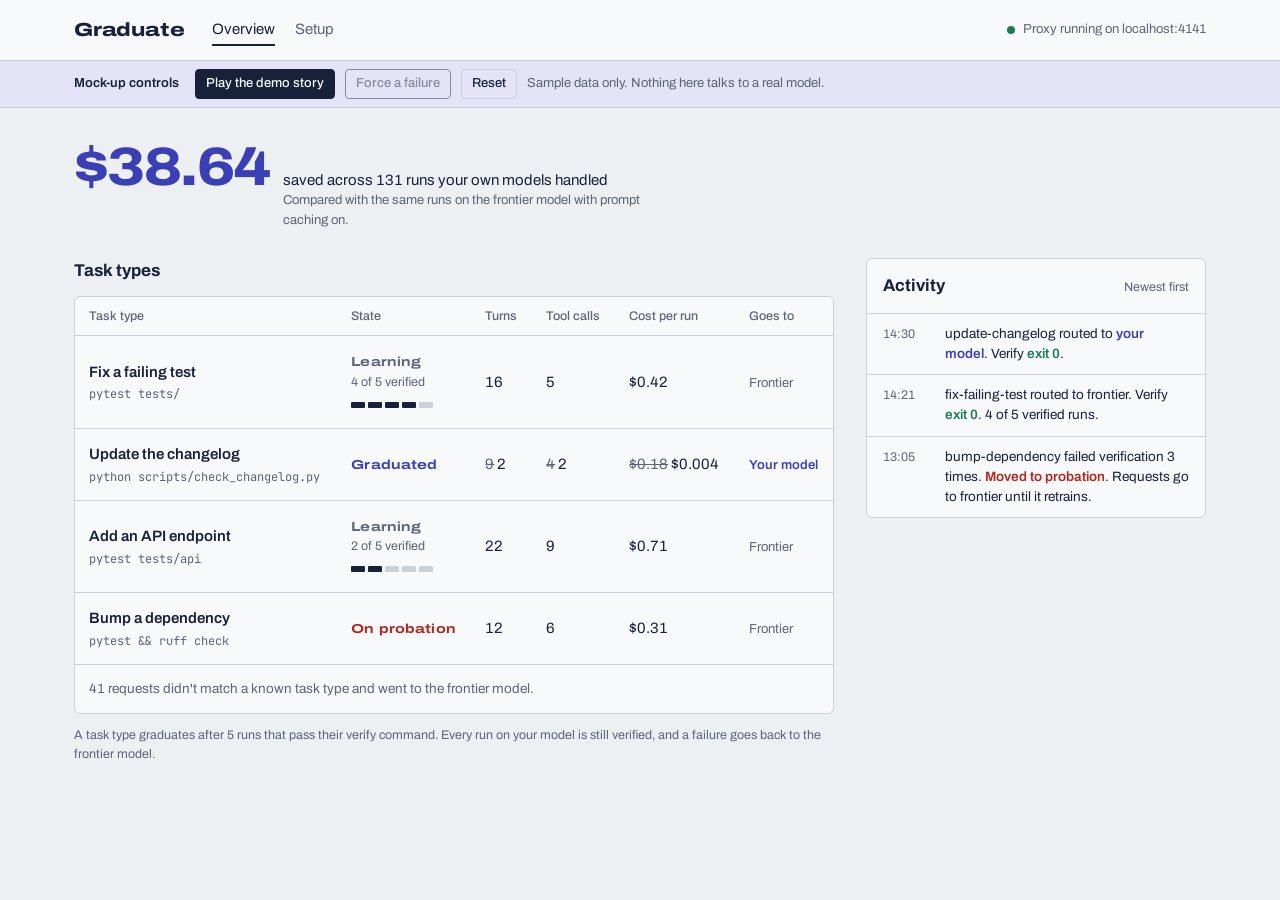
==== mock-up/index.html @ 5eea80f7 "Add project brief, sponsor research, and clickable mock-up Primary-source research on River, Memorab" ====
<!doctype html>
<html lang="en">
<head>
<meta charset="utf-8">
<meta name="viewport" content="width=device-width, initial-scale=1">
<title>Graduate mock-up</title>
<link rel="preconnect" href="https://fonts.googleapis.com">
<link rel="preconnect" href="https://fonts.gstatic.com" crossorigin>
<link href="https://fonts.googleapis.com/css2?family=Archivo:wdth,wght@62..125,400..800&family=JetBrains+Mono:wght@400;500&display=swap" rel="stylesheet">
<style>
:root {
  --paper: #EDF0F3;
  --sheet: #F8F9FB;
  --ink: #17213A;
  --muted: #5B6478;
  --rule: #CBD1DA;
  --owned: #3B3FB6;
  --owned-wash: #E3E4F7;
  --rented: #98A1B0;
  --pass: #1E7A57;
  --fail: #B3261E;
  --warn: #9A5F00;
  --focus: #3B3FB6;
  color-scheme: light;
}
@media (prefers-color-scheme: dark) {
  :root:not([data-theme="light"]) {
    --paper: #10151F; --sheet: #171E2B; --ink: #E6E9EF; --muted: #9AA3B4; --rule: #2A3345;
    --owned: #9A9DFF; --owned-wash: #232852; --rented: #5C6678; --pass: #4CC08E; --fail: #FF7A6E; --warn: #E0A840;
    --focus: #9A9DFF; color-scheme: dark;
  }
}
:root[data-theme="dark"] {
  --paper: #10151F; --sheet: #171E2B; --ink: #E6E9EF; --muted: #9AA3B4; --rule: #2A3345;
  --owned: #9A9DFF; --owned-wash: #232852; --rented: #5C6678; --pass: #4CC08E; --fail: #FF7A6E; --warn: #E0A840;
  --focus: #9A9DFF; color-scheme: dark;
}

* { box-sizing: border-box; }
html { -webkit-text-size-adjust: 100%; }
body {
  margin: 0; background: var(--paper); color: var(--ink);
  font: 400 15px/1.5 "Archivo", system-ui, sans-serif;
  font-variant-numeric: tabular-nums;
}
a { color: inherit; }
button { font: inherit; color: inherit; }
:focus-visible { outline: 2px solid var(--focus); outline-offset: 2px; }
code, pre { font-family: "JetBrains Mono", ui-monospace, monospace; font-size: 13px; }

.wrap { max-width: 1180px; margin: 0 auto; padding: 0 24px; }
@media (max-width: 640px) { .wrap { padding: 0 16px; } }

header.top { border-bottom: 1px solid var(--rule); background: var(--sheet); }
header.top .wrap { display: flex; align-items: center; gap: 28px; min-height: 60px; flex-wrap: wrap; }
.brand { font-weight: 800; font-stretch: 125%; font-size: 19px; letter-spacing: -0.01em; text-decoration: none; }
nav.primary { display: flex; gap: 20px; }
nav.primary a { text-decoration: none; color: var(--muted); padding: 4px 0; border-bottom: 2px solid transparent; }
nav.primary a[aria-current="page"] { color: var(--ink); border-color: var(--ink); }
.proxy { margin-left: auto; color: var(--muted); font-size: 13px; display: flex; align-items: center; gap: 8px; }
.dot { width: 8px; height: 8px; border-radius: 50%; background: var(--pass); display: inline-block; }

.mockbar { background: var(--owned-wash); border-bottom: 1px solid var(--rule); font-size: 13px; }
.mockbar .wrap { display: flex; gap: 10px; align-items: center; flex-wrap: wrap; padding-top: 8px; padding-bottom: 8px; }
.mockbar strong { font-weight: 600; margin-right: 6px; }
.btn {
  border: 1px solid var(--ink); background: transparent; padding: 7px 14px; border-radius: 4px; cursor: pointer;
  font-weight: 500;
}
.btn.primary { background: var(--ink); color: var(--sheet); }
.btn.owned { background: var(--owned); border-color: var(--owned); color: #fff; }
.btn.quiet { border-color: var(--rule); }
.btn:disabled { opacity: .45; cursor: not-allowed; }
.btn.sm { padding: 4px 10px; font-size: 13px; }

main { padding: 32px 0 64px; }
h1 { font-size: 30px; line-height: 1.15; font-weight: 700; margin: 0 0 6px; letter-spacing: -0.015em; }
h2 { font-size: 17px; font-weight: 700; margin: 0 0 12px; }
.lede { color: var(--muted); margin: 0; max-width: 64ch; }

.savings { display: flex; align-items: baseline; gap: 14px; flex-wrap: wrap; margin-bottom: 28px; }
.savings .amount { font-size: 54px; font-weight: 800; font-stretch: 112%; letter-spacing: -0.03em; line-height: 1; color: var(--owned); }
.savings .what { max-width: 40ch; }
.savings .what small { display: block; color: var(--muted); font-size: 13px; }

.cols { display: grid; grid-template-columns: minmax(0, 1fr) 340px; gap: 32px; align-items: start; }
@media (max-width: 960px) { .cols { grid-template-columns: minmax(0, 1fr); } }

.sheet { background: var(--sheet); border: 1px solid var(--rule); border-radius: 6px; }

.roster { width: 100%; border-collapse: collapse; }
.roster th { text-align: left; font-weight: 500; font-size: 12.5px; color: var(--muted); padding: 10px 14px; border-bottom: 1px solid var(--rule); }
.roster td { padding: 14px; border-bottom: 1px solid var(--rule); vertical-align: middle; }
.roster tr:last-child td { border-bottom: 0; }
.roster tbody tr { cursor: pointer; }
.roster tbody tr:hover td { background: color-mix(in srgb, var(--owned-wash) 45%, transparent); }
.roster .name a { font-weight: 600; text-decoration: none; }
.roster .name code { display: block; color: var(--muted); font-size: 12px; margin-top: 2px; }
.roster .num { white-space: nowrap; }
.roster .num s { color: var(--muted); text-decoration-thickness: 1px; }
.roster .route { font-size: 13px; color: var(--muted); white-space: nowrap; }
.roster .route.owned { color: var(--owned); font-weight: 600; }
.unclassified td { color: var(--muted); font-size: 13.5px; cursor: default; }
@media (max-width: 720px) {
  .roster thead { display: none; }
  .roster, .roster tbody, .roster tr, .roster td { display: block; width: 100%; }
  .roster td { border: 0; padding: 4px 14px; }
  .roster tr { border-bottom: 1px solid var(--rule); padding: 10px 0; }
  .roster td[data-label]::before { content: attr(data-label) ": "; color: var(--muted); font-size: 12.5px; }
}

.state { font-stretch: 125%; font-weight: 700; font-size: 13px; letter-spacing: 0.01em; }
.state.LEARNING { color: var(--muted); }
.state.READY { color: var(--warn); }
.state.TRAINING { color: var(--owned); }
.state.GRADUATED { color: var(--owned); }
.state.PROBATION { color: var(--fail); }
.pips { display: inline-flex; gap: 3px; margin-top: 5px; }
.pips i { width: 14px; height: 6px; border-radius: 1px; background: var(--rule); }
.pips i.on { background: var(--ink); }
.trainbar { height: 6px; width: 90px; background: var(--rule); border-radius: 1px; margin-top: 6px; overflow: hidden; }
.trainbar b { display: block; height: 100%; background: var(--owned); width: 0; transition: width .4s linear; }

.log { max-height: 560px; overflow: auto; }
.log ol { list-style: none; margin: 0; padding: 0; }
.log li { padding: 10px 16px; border-bottom: 1px solid var(--rule); font-size: 13.5px; display: grid; grid-template-columns: 52px 1fr; gap: 10px; }
.log li:last-child { border-bottom: 0; }
.log time { color: var(--muted); font-size: 12.5px; padding-top: 1px; }
.log .pass { color: var(--pass); font-weight: 600; }
.log .fail { color: var(--fail); font-weight: 600; }
.log .owned { color: var(--owned); font-weight: 600; }
.log .fresh { animation: fresh 1.6s ease-out; }
@keyframes fresh { from { background: var(--owned-wash); } to { background: transparent; } }
.log header { padding: 14px 16px; border-bottom: 1px solid var(--rule); display: flex; justify-content: space-between; align-items: baseline; }
.log header h2 { margin: 0; }
.log header span { color: var(--muted); font-size: 12.5px; }

.banner { display: flex; gap: 16px; align-items: center; justify-content: space-between; flex-wrap: wrap; padding: 14px 18px; margin-bottom: 20px; border: 1px solid var(--warn); border-left-width: 4px; border-radius: 6px; background: var(--sheet); }
.banner p { margin: 0; }

.detail-head { display: flex; gap: 24px; align-items: flex-start; justify-content: space-between; flex-wrap: wrap; margin-bottom: 24px; position: relative; }
.back { display: inline-block; margin-bottom: 14px; color: var(--muted); text-decoration: none; font-size: 14px; }
.back:hover { color: var(--ink); }

.stamp {
  display: inline-block; border: 3px double var(--owned); color: var(--owned); border-radius: 6px;
  padding: 6px 16px 4px; font-weight: 800; font-stretch: 125%; font-size: 26px; letter-spacing: 0.02em;
  transform: rotate(-6deg); opacity: .92; line-height: 1.1; text-align: center;
}
.stamp small { display: block; font-size: 11px; font-weight: 600; letter-spacing: 0.04em; font-stretch: 100%; }
.stamp.probation { border-color: var(--fail); color: var(--fail); }
.stamp.land { animation: land .5s cubic-bezier(.2, 1.6, .4, 1) both; }
@keyframes land { from { transform: rotate(-14deg) scale(1.9); opacity: 0; } to { transform: rotate(-6deg) scale(1); opacity: .92; } }

.lifecycle { display: grid; grid-template-columns: repeat(5, 1fr); margin: 0 0 28px; padding: 0; list-style: none; counter-reset: step; }
.lifecycle li { padding: 12px 12px 10px; border-top: 4px solid var(--rule); font-size: 13px; color: var(--muted); }
.lifecycle li b { display: block; font-stretch: 125%; font-size: 13px; color: var(--muted); }
.lifecycle li.done { border-color: var(--ink); }
.lifecycle li.done b { color: var(--ink); }
.lifecycle li.now { border-color: var(--owned); }
.lifecycle li.now b { color: var(--owned); }
.lifecycle li.now.PROBATION { border-color: var(--fail); }
.lifecycle li.now.PROBATION b { color: var(--fail); }
@media (max-width: 720px) { .lifecycle { grid-template-columns: 1fr; } }

.grid2 { display: grid; grid-template-columns: minmax(0, 1fr) minmax(0, 1fr); gap: 24px; margin-bottom: 24px; }
@media (max-width: 860px) { .grid2 { grid-template-columns: minmax(0, 1fr); } }
.pad { padding: 18px 20px; }

.compare { display: grid; gap: 16px; }
.metric .label { display: flex; justify-content: space-between; font-size: 13.5px; margin-bottom: 6px; }
.metric .label span:last-child { color: var(--muted); }
.bar { display: grid; grid-template-columns: 78px 1fr 64px; align-items: center; gap: 10px; font-size: 12.5px; margin-top: 4px; }
.bar .track { height: 12px; background: color-mix(in srgb, var(--rule) 50%, transparent); border-radius: 2px; overflow: hidden; }
.bar .fill { height: 100%; border-radius: 2px; }
.bar.rented .fill { background: var(--rented); }
.bar.owned .fill { background: var(--owned); }
.bar .v { text-align: right; }
.note { color: var(--muted); font-size: 12.5px; margin: 12px 0 0; }

dl.facts { display: grid; grid-template-columns: auto 1fr; gap: 8px 18px; margin: 0; font-size: 14px; }
dl.facts dt { color: var(--muted); }
dl.facts dd { margin: 0; }
.actions { display: flex; gap: 10px; flex-wrap: wrap; margin-top: 18px; }

table.runs { width: 100%; border-collapse: collapse; font-size: 13.5px; }
table.runs th { text-align: left; font-weight: 500; color: var(--muted); font-size: 12.5px; padding: 9px 12px; border-bottom: 1px solid var(--rule); }
table.runs td { padding: 9px 12px; border-bottom: 1px solid var(--rule); }
table.runs tr:last-child td { border-bottom: 0; }
.exit0 { color: var(--pass); font-weight: 600; }
.exit1 { color: var(--fail); font-weight: 600; }
.tbl-scroll { overflow-x: auto; }

.consent { max-width: 780px; }
.consent h1 { margin-bottom: 10px; }
.consent section { margin-top: 22px; }
.consent ul { margin: 0; padding-left: 18px; }
.consent li { margin: 3px 0; }
pre.sample { background: var(--paper); border: 1px solid var(--rule); border-radius: 4px; padding: 14px; overflow: auto; line-height: 1.45; margin: 0; }

.setup { max-width: 820px; }
.tabs { display: flex; gap: 4px; border-bottom: 1px solid var(--rule); margin: 22px 0 0; flex-wrap: wrap; }
.tabs button { background: none; border: 0; border-bottom: 2px solid transparent; padding: 8px 12px; cursor: pointer; color: var(--muted); }
.tabs button[aria-selected="true"] { color: var(--ink); border-color: var(--ink); font-weight: 600; }
.tabpanel { padding: 18px 0; }
pre.cmd { background: var(--ink); color: var(--sheet); padding: 14px 16px; border-radius: 4px; overflow: auto; margin: 8px 0; }
.check { display: flex; gap: 10px; align-items: baseline; margin: 8px 0; }
.check .ok { color: var(--pass); font-weight: 700; }
.check .no { color: var(--muted); font-weight: 700; }

.toast { position: fixed; bottom: 20px; left: 50%; transform: translateX(-50%); background: var(--ink); color: var(--sheet); padding: 10px 18px; border-radius: 4px; font-size: 14px; opacity: 0; pointer-events: none; transition: opacity .2s; }
.toast.show { opacity: 1; }

@media (prefers-reduced-motion: reduce) {
  .stamp.land, .log .fresh { animation: none; }
  .trainbar b { transition: none; }
}
</style>
</head>
<body>
<header class="top">
  <div class="wrap">
    <a class="brand" href="#/">Graduate</a>
    <nav class="primary" aria-label="Main">
      <a href="#/" data-nav="overview">Overview</a>
      <a href="#/setup" data-nav="setup">Setup</a>
    </nav>
    <div class="proxy"><span class="dot" aria-hidden="true"></span>Proxy running on localhost:4141</div>
  </div>
</header>

<div class="mockbar" role="region" aria-label="Mock-up controls">
  <div class="wrap">
    <strong>Mock-up controls</strong>
    <button class="btn sm primary" id="play">Play the demo story</button>
    <button class="btn sm" id="fail" disabled>Force a failure</button>
    <button class="btn sm quiet" id="reset">Reset</button>
    <span id="storyhint" style="color:var(--muted)">Sample data only. Nothing here talks to a real model.</span>
  </div>
</div>

<main><div class="wrap" id="app"></div></main>
<div class="toast" id="toast" role="status" aria-live="polite"></div>

<script>
const N = 5;
const STATES = ["LEARNING", "READY", "TRAINING", "GRADUATED", "PROBATION"];
const STATE_TEXT = { LEARNING: "Learning", READY: "Ready to train", TRAINING: "Training", GRADUATED: "Graduated", PROBATION: "On probation" };
const FAIL_LIMIT = 3;

function seed() {
  return {
    savedUsd: 38.64, routedRuns: 131, unclassified: 41,
    awaitingConsent: false, story: 0,
    tasks: {
      "fix-failing-test": {
        title: "Fix a failing test", state: "LEARNING", verified: 4, failed: 1, consent: false,
        verify: "pytest tests/", trainPct: 0,
        baseline: { turns: 16, tools: 5, cost: 0.42, secs: 94 }, current: null,
        model: null, trainedOn: 0, sinceGrad: 0, failsSinceGrad: 0,
        runs: [
          { t: "14:21", req: "Fix failing test in module_4", to: "frontier", turns: 15, tools: 5, cost: 0.40, exit: 0 },
          { t: "14:09", req: "Fix failing test in module_3", to: "frontier", turns: 17, tools: 6, cost: 0.45, exit: 0 },
          { t: "13:58", req: "Fix failing test in module_7", to: "frontier", turns: 19, tools: 7, cost: 0.51, exit: 1 },
          { t: "13:40", req: "Fix failing test in module_2", to: "frontier", turns: 16, tools: 5, cost: 0.42, exit: 0 },
          { t: "13:22", req: "Fix failing test in module_1", to: "frontier", turns: 16, tools: 4, cost: 0.41, exit: 0 },
        ],
      },
      "update-changelog": {
        title: "Update the changelog", state: "GRADUATED", verified: 6, failed: 0, consent: true,
        verify: "python scripts/check_changelog.py", trainPct: 100,
        baseline: { turns: 9, tools: 4, cost: 0.18, secs: 41 }, current: { turns: 2, tools: 2, cost: 0.004, secs: 6 },
        model: "river://run-4c1e/sampler_weights/update-changelog-v1", trainedOn: 6, sinceGrad: 23, failsSinceGrad: 0, graduatedAt: "Sat 21:40",
        runs: [
          { t: "14:30", req: "Add 0.4.2 entry", to: "owned", turns: 2, tools: 2, cost: 0.004, exit: 0 },
          { t: "14:02", req: "Add 0.4.1 entry", to: "owned", turns: 2, tools: 2, cost: 0.005, exit: 0 },
          { t: "13:11", req: "Add 0.4.0 entry", to: "owned", turns: 3, tools: 2, cost: 0.006, exit: 0 },
        ],
      },
      "add-endpoint": {
        title: "Add an API endpoint", state: "LEARNING", verified: 2, failed: 0, consent: false,
        verify: "pytest tests/api", trainPct: 0,
        baseline: { turns: 22, tools: 9, cost: 0.71, secs: 160 }, current: null,
        model: null, trainedOn: 0, sinceGrad: 0, failsSinceGrad: 0,
        runs: [
          { t: "12:50", req: "Add GET /users/:id", to: "frontier", turns: 21, tools: 9, cost: 0.69, exit: 0 },
          { t: "11:32", req: "Add POST /orders", to: "frontier", turns: 23, tools: 10, cost: 0.74, exit: 0 },
        ],
      },
      "bump-dependency": {
        title: "Bump a dependency", state: "PROBATION", verified: 7, failed: 3, consent: true,
        verify: "pytest && ruff check", trainPct: 100,
        baseline: { turns: 12, tools: 6, cost: 0.31, secs: 70 }, current: { turns: 4, tools: 3, cost: 0.012, secs: 11 },
        model: "river://run-9a07/sampler_weights/bump-dependency-v1", trainedOn: 7, sinceGrad: 9, failsSinceGrad: 3, graduatedAt: "Sat 22:15",
        runs: [
          { t: "13:05", req: "Bump httpx to 0.29", to: "owned → frontier", turns: 4, tools: 3, cost: 0.29, exit: 1 },
          { t: "12:40", req: "Bump pydantic to 2.12", to: "owned → frontier", turns: 5, tools: 3, cost: 0.33, exit: 1 },
          { t: "12:12", req: "Bump ruff to 0.8", to: "owned → frontier", turns: 4, tools: 3, cost: 0.27, exit: 1 },
        ],
      },
    },
    events: [
      { t: "14:30", html: `update-changelog routed to <span class="owned">your model</span>. Verify <span class="pass">exit 0</span>.` },
      { t: "14:21", html: `fix-failing-test routed to frontier. Verify <span class="pass">exit 0</span>. 4 of ${N} verified runs.` },
      { t: "13:05", html: `bump-dependency failed verification 3 times. <span class="fail">Moved to probation</span>. Requests go to frontier until it retrains.` },
    ],
  };
}

let S = seed();
let timers = [];
let justGraduated = null;

const $ = (s, r = document) => r.querySelector(s);
const esc = (s) => String(s).replace(/[&<>"]/g, (c) => ({ "&": "&amp;", "<": "&lt;", ">": "&gt;", '"': "&quot;" }[c]));
const money = (v) => "$" + (v < 0.1 ? v.toFixed(3) : v.toFixed(2));
const now = () => { const d = new Date(); return String(d.getHours()).padStart(2, "0") + ":" + String(d.getMinutes()).padStart(2, "0"); };

function log(html) { S.events.unshift({ t: now(), html, fresh: true }); }
function toast(msg) { const el = $("#toast"); el.textContent = msg; el.classList.add("show"); clearTimeout(toast.h); toast.h = setTimeout(() => el.classList.remove("show"), 2400); }

function stateCell(k, t) {
  let extra = "";
  if (t.state === "LEARNING" || t.state === "READY") {
    extra = `<div class="pips" aria-label="${Math.min(t.verified, N)} of ${N} verified runs">${Array.from({ length: N }, (_, i) => `<i class="${i < t.verified ? "on" : ""}"></i>`).join("")}</div>`;
  } else if (t.state === "TRAINING") {
    extra = `<div class="trainbar" role="progressbar" aria-valuenow="${t.trainPct}" aria-valuemin="0" aria-valuemax="100"><b style="width:${t.trainPct}%"></b></div>`;
  }
  const sub = t.state === "LEARNING" ? `<div style="font-size:12.5px;color:var(--muted)">${t.verified} of ${N} verified</div>` : "";
  return `<span class="state ${t.state}">${STATE_TEXT[t.state]}</span>${sub}${extra}`;
}

function viewOverview() {
  const tasks = Object.entries(S.tasks);
  const ready = tasks.find(([, t]) => t.state === "READY" && !t.consent);
  const rows = tasks.map(([k, t]) => {
    const cur = t.state === "GRADUATED" && t.current;
    const num = (a, b, f = (x) => x) => cur ? `<s>${f(a)}</s> ${f(b)}` : f(a);
    const route = t.state === "GRADUATED" ? `<span class="route owned">Your model</span>` : `<span class="route">Frontier</span>`;
    return `<tr data-go="#/task/${k}">
      <td class="name"><a href="#/task/${k}">${esc(t.title)}</a><code>${esc(t.verify)}</code></td>
      <td data-label="State">${stateCell(k, t)}</td>
      <td class="num" data-label="Turns">${num(t.baseline.turns, t.current?.turns)}</td>
      <td class="num" data-label="Tool calls">${num(t.baseline.tools, t.current?.tools)}</td>
      <td class="num" data-label="Cost per run">${num(t.baseline.cost, t.current?.cost, money)}</td>
      <td data-label="Goes to">${route}</td>
    </tr>`;
  }).join("");
  return `
    <div class="savings">
      <span class="amount">${money(S.savedUsd)}</span>
      <span class="what">saved across ${S.routedRuns} runs your own models handled
        <small>Compared with the same runs on the frontier model with prompt caching on.</small></span>
    </div>
    ${ready ? `<div class="banner"><p><strong>${esc(ready[1].title)}</strong> has ${N} verified runs and can graduate. Nothing is sent for training until you approve it.</p>
      <a class="btn owned" href="#/consent/${ready[0]}">Review training data</a></div>` : ""}
    <div class="cols">
      <section aria-labelledby="roster-h">
        <h2 id="roster-h">Task types</h2>
        <div class="sheet">
          <table class="roster">
            <thead><tr><th>Task type</th><th>State</th><th>Turns</th><th>Tool calls</th><th>Cost per run</th><th>Goes to</th></tr></thead>
            <tbody>${rows}
              <tr class="unclassified"><td colspan="6">${S.unclassified} requests didn't match a known task type and went to the frontier model.</td></tr>
            </tbody>
          </table>
        </div>
        <p class="note">A task type graduates after ${N} runs that pass their verify command. Every run on your model is still verified, and a failure goes back to the frontier model.</p>
      </section>
      <aside class="sheet log" aria-labelledby="log-h">
        <header><h2 id="log-h">Activity</h2><span>Newest first</span></header>
        <ol>${S.events.map((e) => `<li class="${e.fresh ? "fresh" : ""}"><time>${e.t}</time><span>${e.html}</span></li>`).join("")}</ol>
      </aside>
    </div>`;
}

function viewTask(k) {
  const t = S.tasks[k];
  if (!t) return `<a class="back" href="#/">Back to overview</a><h1>No task type called “${esc(k)}”</h1><p class="lede">Pick one from the overview.</p>`;
  const idx = STATES.indexOf(t.state);
  const flow = ["LEARNING", "READY", "TRAINING", "GRADUATED", "PROBATION"];
  const life = flow.map((s, i) => {
    const onPath = t.state === "PROBATION" ? i <= 4 : i <= idx;
    const cls = s === t.state ? `now ${s}` : (onPath && i < (t.state === "PROBATION" ? 4 : idx) ? "done" : "");
    const hint = { LEARNING: `Under ${N} verified runs`, READY: `${N} verified runs, waiting for approval`, TRAINING: "Training on River from this machine", GRADUATED: "Routed to your model, verified every run", PROBATION: "Failed too often, back on frontier" }[s];
    return `<li class="${cls}"><b>${STATE_TEXT[s]}</b>${hint}</li>`;
  }).join("");
  const stamp = t.state === "GRADUATED"
    ? `<div class="stamp ${justGraduated === k ? "land" : ""}">Graduated<small>${esc(t.graduatedAt || now())} · ${t.trainedOn} runs</small></div>`
    : t.state === "PROBATION" ? `<div class="stamp probation">Probation<small>${t.failsSinceGrad} failed checks</small></div>` : "";
  if (justGraduated === k) justGraduated = null;

  const b = t.baseline, c = t.current;
  const bar = (label, unit, bv, cv, fmt = (x) => x) => {
    const max = Math.max(bv, cv ?? 0) || 1;
    return `<div class="metric"><div class="label"><span>${label}</span><span>${cv != null ? Math.round((1 - cv / bv) * 100) + "% less" : "Not graduated yet"}</span></div>
      <div class="bar rented"><span>Frontier</span><span class="track"><span class="fill" style="width:${(bv / max) * 100}%;display:block"></span></span><span class="v">${fmt(bv)}${unit}</span></div>
      ${cv != null ? `<div class="bar owned"><span>Your model</span><span class="track"><span class="fill" style="width:${Math.max((cv / max) * 100, 1.5)}%;display:block"></span></span><span class="v">${fmt(cv)}${unit}</span></div>` : ""}
    </div>`;
  };
  const actions = [];
  if (t.state === "READY" && !t.consent) actions.push(`<a class="btn owned" href="#/consent/${k}">Review training data</a>`);
  if (t.state === "GRADUATED") actions.push(`<button class="btn" data-act="demote" data-k="${k}">Send back to frontier</button>`);
  if (t.state === "PROBATION") actions.push(`<a class="btn owned" href="#/consent/${k}">Retrain with the failed runs</a>`);

  return `
    <a class="back" href="#/">Back to overview</a>
    <div class="detail-head">
      <div><h1>${esc(t.title)}</h1><p class="lede">Verified by <code>${esc(t.verify)}</code>. ${t.verified} passing runs, ${t.failed} failing.</p></div>
      ${stamp}
    </div>
    <ol class="lifecycle" aria-label="Lifecycle">${life}</ol>
    <div class="grid2">
      <section class="sheet pad" aria-labelledby="cmp-h">
        <h2 id="cmp-h">Frontier versus your model, per run</h2>
        <div class="compare">
          ${bar("Turns", "", b.turns, c?.turns)}
          ${bar("Tool calls", "", b.tools, c?.tools)}
          ${bar("Cost", "", b.cost, c?.cost, money)}
          ${bar("Time", "s", b.secs, c?.secs)}
        </div>
        <p class="note">Frontier numbers are the average of this task type's verified runs with prompt caching on.</p>
      </section>
      <section class="sheet pad" aria-labelledby="facts-h">
        <h2 id="facts-h">Model</h2>
        <dl class="facts">
          <dt>State</dt><dd><span class="state ${t.state}">${STATE_TEXT[t.state]}</span></dd>
          <dt>Model</dt><dd>${t.model ? `<code>${esc(t.model)}</code>` : "None yet"}</dd>
          <dt>Trained on</dt><dd>${t.trainedOn ? `${t.trainedOn} verified runs` : "Not trained"}</dd>
          <dt>Since graduating</dt><dd>${t.model ? `${t.sinceGrad} passed, ${t.failsSinceGrad} failed (limit ${FAIL_LIMIT})` : "—"}</dd>
          <dt>Training data</dt><dd>${t.consent ? "Approved" : "Not approved"}</dd>
        </dl>
        <div class="actions">${actions.join("")}</div>
      </section>
    </div>
    <section aria-labelledby="runs-h">
      <h2 id="runs-h">Recent runs</h2>
      <div class="sheet tbl-scroll">
        <table class="runs">
          <thead><tr><th>Time</th><th>Request</th><th>Handled by</th><th>Turns</th><th>Tool calls</th><th>Cost</th><th>Verify</th></tr></thead>
          <tbody>${t.runs.map((r) => `<tr><td>${r.t}</td><td>${esc(r.req)}</td><td>${r.to === "owned" ? `<span style="color:var(--owned);font-weight:600">Your model</span>` : r.to === "frontier" ? "Frontier" : "Your model, then frontier"}</td><td>${r.turns}</td><td>${r.tools}</td><td>${money(r.cost)}</td><td class="exit${r.exit ? 1 : 0}">exit ${r.exit}</td></tr>`).join("")}</tbody>
        </table>
      </div>
    </section>`;
}

function viewConsent(k) {
  const t = S.tasks[k];
  if (!t) return viewTask(k);
  const n = t.state === "PROBATION" ? t.verified + t.failed : Math.min(t.verified, 99);
  const sample = {
    messages: [
      { role: "system", content: "You fix failing pytest tests in this repository." },
      { role: "user", content: t.runs[0].req },
      { role: "assistant", content: "<the tool calls and edits from the passing run>" },
    ],
    metadata: { task_type: k, verify_command: t.verify, exit_code: 0, tool_calls: t.runs[0].tools },
  };
  return `
    <div class="consent">
      <a class="back" href="#/task/${k}">Back to ${esc(t.title.toLowerCase())}</a>
      <h1>Send ${n} runs to River to train “${esc(t.title)}”?</h1>
      <p class="lede">Graduate trains a small model on River with these runs, using your River key. The weights are saved to your River account. After that, matching requests go to it, and each one is still checked with <code>${esc(t.verify)}</code>.</p>
      <section><h2>What gets sent</h2>
        <ul>
          <li>${t.verified} passing runs as training examples${t.state === "PROBATION" ? `, plus ${t.failed} failing runs as examples of what not to do` : ""}</li>
          <li>For each run: the request, the tool calls it made, the verify command and its exit code</li>
          <li>Destination: your River account. The trained weights are yours.</li>
        </ul>
      </section>
      <section><h2>What stays on this machine</h2>
        <ul><li>Full transcripts, file contents and command output</li><li>Runs from other task types</li><li>Anything recorded before you turned recording on</li></ul>
      </section>
      <section><h2>One record, exactly as it would be sent</h2>
        <pre class="sample">${esc(JSON.stringify(sample, null, 2))}</pre>
      </section>
      <div class="actions">
        <button class="btn owned" data-act="approve" data-k="${k}">Approve and train</button>
        <a class="btn quiet" href="#/task/${k}">Not now</a>
      </div>
    </div>`;
}

function viewSetup() {
  const tabs = {
    claude: { label: "Claude Code", body: `<p>Claude Code talks the Anthropic Messages API. Point it at the proxy and turn on the headers Graduate uses to count turns:</p><pre class="cmd">export ANTHROPIC_BASE_URL=http://localhost:4141
export ANTHROPIC_AUTH_TOKEN=graduate-local
export CLAUDE_CODE_GATEWAY_HINT_HEADERS=1</pre><p class="note">This is the harness the demo uses.</p>` },
    opencode: { label: "OpenCode", body: `<p>Add a provider in <code>opencode.json</code>:</p><pre class="cmd">"provider": { "graduate": {
  "npm": "@ai-sdk/openai-compatible",
  "options": { "baseURL": "http://localhost:4141/v1" }
} }</pre>` },
    aider: { label: "Aider and scripts", body: `<p>Anything that speaks OpenAI Chat Completions:</p><pre class="cmd">export OPENAI_API_BASE=http://localhost:4141/v1</pre><p class="note">The variable name differs by tool. Aider reads OPENAI_API_BASE, the OpenAI SDK reads OPENAI_BASE_URL.</p>` },
    codex: { label: "Codex", body: `<p>Codex only talks the OpenAI Responses API, which Graduate doesn't serve yet. Codex runs go straight to OpenAI for now.</p>` },
  };
  const sel = viewSetup.sel || "claude";
  return `
    <div class="setup">
      <h1>Point your agent at Graduate</h1>
      <p class="lede">Graduate sits between your agent and the model. You change one setting per tool, and your agent works exactly as before. Graduate watches which runs pass their tests and takes over the task types it has learned.</p>
      <div class="tabs" role="tablist">${Object.entries(tabs).map(([k, v]) => `<button role="tab" aria-selected="${k === sel}" data-tab="${k}">${v.label}</button>`).join("")}</div>
      <div class="tabpanel" role="tabpanel">${tabs[sel].body}</div>
      <h2>Checks</h2>
      <div class="sheet pad">
        <div class="check"><span class="ok">✓</span><span>Proxy running on localhost:4141</span></div>
        <div class="check"><span class="ok">✓</span><span>Memorable recording is on. 18 runs recorded.</span></div>
        <div class="check"><span class="ok">✓</span><span>River key found</span></div>
        <div class="check"><span class="no">–</span><span>Frontier prompt caching: on for Anthropic, automatic for OpenAI</span></div>
        <div class="check"><span class="no">–</span><span>No task type trains until you approve its training data</span></div>
      </div>
    </div>`;
}

function render() {
  const h = location.hash || "#/";
  const [, route, arg] = h.split("/");
  document.querySelectorAll("[data-nav]").forEach((a) => a.removeAttribute("aria-current"));
  let html;
  if (route === "task") html = viewTask(decodeURIComponent(arg || ""));
  else if (route === "consent") html = viewConsent(decodeURIComponent(arg || ""));
  else if (route === "setup") { html = viewSetup(); $('[data-nav="setup"]').setAttribute("aria-current", "page"); }
  else { html = viewOverview(); $('[data-nav="overview"]').setAttribute("aria-current", "page"); }
  $("#app").innerHTML = html;
  S.events.forEach((e) => (e.fresh = false));
  $("#fail").disabled = S.tasks["fix-failing-test"].state !== "GRADUATED";
}

function later(ms, fn) { timers.push(setTimeout(() => { fn(); render(); }, ms)); }

function play() {
  const t = S.tasks["fix-failing-test"];
  if (t.state !== "LEARNING") { toast("Reset first to replay the story."); return; }
  $("#play").disabled = true;
  location.hash = "#/";
  $("#storyhint").textContent = "Watch the fix-failing-test row and the activity log.";
  later(300, () => log(`New request: “Fix failing test in module_5”. Matched <strong>fix-failing-test</strong>. No graduated model yet, so it goes to frontier.`));
  later(2200, () => {
    t.runs.unshift({ t: now(), req: "Fix failing test in module_5", to: "frontier", turns: 16, tools: 5, cost: 0.42, exit: 0 });
    t.verified = 5; t.state = "READY";
    log(`Verify <code>pytest tests/test_module_5.py</code>: <span class="pass">exit 0</span>. fix-failing-test has ${N} of ${N} verified runs.`);
  });
  later(3600, () => {
    S.awaitingConsent = true;
    log(`fix-failing-test is ready to graduate. Waiting for you to approve the training data.`);
    $("#storyhint").textContent = "Your turn: click “Review training data”.";
  });
}

function approve(k) {
  const t = S.tasks[k];
  const retrain = t.state === "PROBATION";
  t.consent = true; t.state = "TRAINING"; t.trainPct = 0; S.awaitingConsent = false;
  log(`Approved. Training started on River with ${retrain ? t.verified + t.failed : t.verified} runs.`);
  toast("Approved. Training started.");
  location.hash = "#/";
  $("#storyhint").textContent = "Training on River. In the real product this takes minutes to hours.";
  for (let i = 1; i <= 10; i++) later(i * 450, () => { t.trainPct = i * 10; });
  later(4900, () => {
    t.state = "GRADUATED"; t.model = `river://run-${Math.random().toString(16).slice(2, 6)}/sampler_weights/${k}-v${retrain ? 2 : 1}`; t.trainedOn = retrain ? t.verified + t.failed : t.verified;
    t.current = t.current || { turns: 3, tools: 3, cost: 0.011, secs: 9 };
    t.graduatedAt = now(); t.sinceGrad = 0; t.failsSinceGrad = 0; justGraduated = k;
    log(`<span class="owned">${k} graduated.</span> Model <code>${t.model}</code>. Matching requests now go to your model.`);
    location.hash = `#/task/${k}`;
  });
  if (k !== "fix-failing-test") return;
  later(8200, () => {
    t.runs.unshift({ t: now(), req: "Fix failing test in module_6", to: "owned", turns: 3, tools: 3, cost: 0.011, exit: 0 });
    t.sinceGrad++; S.routedRuns++; S.savedUsd += 0.42 - 0.011;
    log(`“Fix failing test in module_6” went to <span class="owned">your model</span>. 3 turns instead of 16. Verify <span class="pass">exit 0</span>. Saved $0.41.`);
    $("#storyhint").textContent = "Now try “Force a failure” to see the safety path.";
  });
}

function forceFail() {
  const t = S.tasks["fix-failing-test"];
  if (t.state !== "GRADUATED") return;
  log(`“Fix failing test in module_8” went to <span class="owned">your model</span>. Verify <span class="fail">exit 1</span>.`);
  render();
  later(1400, () => {
    t.failsSinceGrad++; t.failed++;
    t.runs.unshift({ t: now(), req: "Fix failing test in module_8", to: "owned → frontier", turns: 3 + 16, tools: 8, cost: 0.011 + 0.42, exit: 0 });
    log(`Retried on frontier: verify <span class="pass">exit 0</span>. You got a passing result. The failed attempt is saved as a negative example (${t.failsSinceGrad} of ${FAIL_LIMIT} before probation).`);
    if (t.failsSinceGrad >= FAIL_LIMIT) {
      t.state = "PROBATION";
      log(`<span class="fail">fix-failing-test moved to probation.</span> Requests go to frontier until it retrains.`);
    }
  });
}

function demote(k) {
  const t = S.tasks[k];
  t.state = "PROBATION";
  log(`You sent ${k} back to frontier. Its model is kept, but nothing is routed to it.`);
  toast("Sent back to frontier.");
}

function reset() {
  timers.forEach(clearTimeout); timers = [];
  S = seed(); justGraduated = null;
  $("#play").disabled = false;
  $("#storyhint").textContent = "Sample data only. Nothing here talks to a real model.";
  location.hash = "#/"; render();
}

document.addEventListener("click", (e) => {
  const act = e.target.closest("[data-act]");
  if (act) { const k = act.dataset.k; ({ approve, demote })[act.dataset.act](k); render(); return; }
  const tab = e.target.closest("[data-tab]");
  if (tab) { viewSetup.sel = tab.dataset.tab; render(); return; }
  const row = e.target.closest("tr[data-go]");
  if (row && !e.target.closest("a")) location.hash = row.dataset.go;
});
$("#play").addEventListener("click", play);
$("#fail").addEventListener("click", forceFail);
$("#reset").addEventListener("click", reset);
window.addEventListener("hashchange", render);
render();
</script>
</body>
</html>
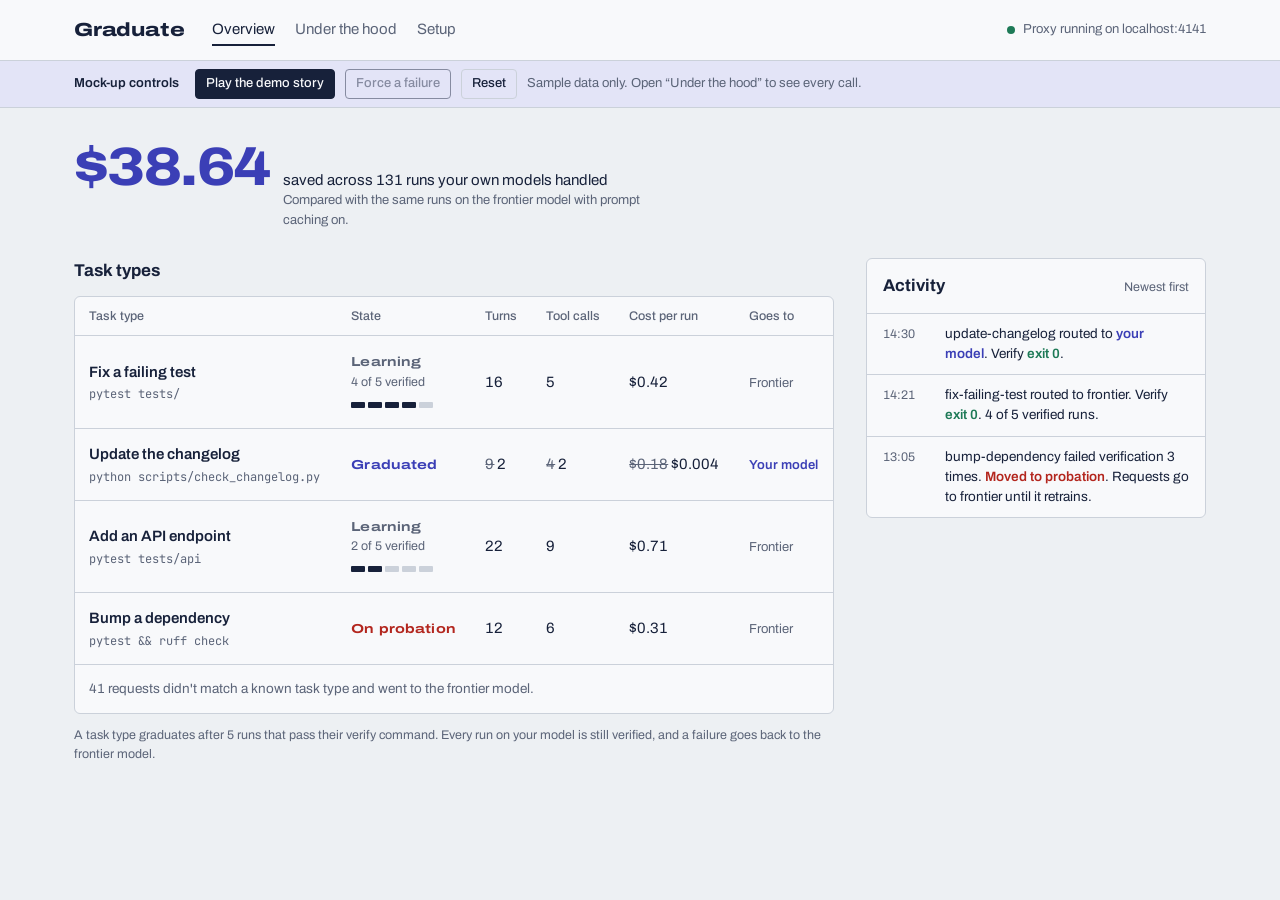
==== commit 6cd9fb26: "Add under-the-hood view to mock-up Architecture diagram that lights up per call, a chronological log" ====
--- a/mock-up/index.html
+++ b/mock-up/index.html
@@ -211,6 +211,59 @@
 .toast { position: fixed; bottom: 20px; left: 50%; transform: translateX(-50%); background: var(--ink); color: var(--sheet); padding: 10px 18px; border-radius: 4px; font-size: 14px; opacity: 0; pointer-events: none; transition: opacity .2s; }
 .toast.show { opacity: 1; }
 
+
+.honest { border-left: 4px solid var(--warn); background: var(--sheet); padding: 12px 16px; border-radius: 4px; margin: 16px 0 20px; max-width: 80ch; }
+figure.arch { margin: 0 0 20px; padding: 16px 16px 12px; overflow-x: auto; }
+figure.arch svg { display: block; width: 100%; min-width: 760px; height: auto; }
+figure.arch figcaption { color: var(--muted); font-size: 13px; margin-top: 10px; }
+.arch .node { cursor: pointer; }
+.arch .node rect { fill: var(--sheet); stroke: var(--rented); stroke-width: 1.5; }
+.arch .node.ext rect { stroke-dasharray: 6 4; fill: var(--paper); }
+.arch .node text { fill: var(--ink); font-size: 13.5px; font-weight: 600; }
+.arch .node text.sub { fill: var(--muted); font-size: 11.5px; font-weight: 400; }
+.arch .node.sel rect { stroke: var(--ink); stroke-width: 2.5; }
+.arch .node.on rect { fill: var(--owned-wash); stroke: var(--owned); stroke-width: 2.5; }
+.arch .node:focus-visible { outline: none; }
+.arch .node:focus-visible rect { stroke: var(--focus); stroke-width: 3; }
+.arch .edge path { fill: none; stroke: var(--rented); stroke-width: 1.5; marker-end: url(#a); }
+.arch .edge text { fill: var(--muted); font-size: 11px; paint-order: stroke; stroke: var(--sheet); stroke-width: 4px; stroke-linejoin: round; }
+.arch .edge.on path { stroke: var(--owned); stroke-width: 3; marker-end: url(#b); }
+.arch .edge.on text { fill: var(--owned); font-weight: 700; }
+.arch marker path.a { fill: var(--rented); }
+.arch marker path.b { fill: var(--owned); }
+.detail { margin-bottom: 28px; }
+.detail-top { display: flex; justify-content: space-between; align-items: baseline; gap: 12px; flex-wrap: wrap; }
+.detail h2 { margin: 0; }
+.detail h3 { font-size: 13.5px; margin: 14px 0 6px; color: var(--muted); font-weight: 600; }
+.detail p { margin: 8px 0 0; max-width: 80ch; }
+.where { font-weight: 400; font-size: 13px; color: var(--muted); margin-left: 8px; }
+.badge { font-size: 12.5px; border: 1px solid var(--warn); color: var(--warn); border-radius: 3px; padding: 2px 8px; }
+.badge a { color: inherit; }
+ul.calls { margin: 0; padding-left: 18px; }
+ul.calls li { margin: 4px 0; }
+ul.calls code { white-space: pre-wrap; word-break: break-word; }
+.risk { border-left: 3px solid var(--fail); padding-left: 10px; }
+.sys-grid { display: grid; grid-template-columns: minmax(0, 1fr) minmax(0, 1fr); gap: 24px; margin-bottom: 28px; }
+@media (max-width: 960px) { .sys-grid { grid-template-columns: minmax(0, 1fr); } }
+.wire { max-height: 420px; overflow: auto; }
+.wire ol { list-style: none; margin: 0; padding: 0; }
+.wire li { display: grid; grid-template-columns: 64px minmax(0, 1fr); gap: 10px; padding: 10px 14px; border-bottom: 1px solid var(--rule); font-size: 13px; }
+.wire li:last-child { border-bottom: 0; }
+.wire li.fresh { animation: fresh 1.6s ease-out; }
+.wire time { color: var(--muted); font-size: 12px; padding-top: 1px; }
+.wire .who { font-weight: 600; margin-bottom: 3px; }
+.wire .who a { color: var(--muted); font-weight: 400; font-size: 12px; margin-left: 4px; }
+.wire code { display: block; white-space: pre-wrap; word-break: break-word; color: var(--owned); }
+.wire .res { color: var(--muted); margin-top: 3px; word-break: break-word; }
+.wire .empty { padding: 16px; margin: 0; color: var(--muted); }
+pre.term { background: #0E1422; color: #D5DAE3; border-radius: 6px; padding: 14px 16px; height: 420px; overflow: auto; margin: 0; line-height: 1.55; white-space: pre-wrap; word-break: break-word; }
+pre.term .c { color: #B9BCFF; }
+pre.term .d { color: #9AA3B4; }
+pre.term .p, pre.term .add { color: #4CC08E; }
+pre.term .f, pre.term .del { color: #FF7A6E; }
+pre.filebox { max-height: 320px; margin-top: 0; border-top-left-radius: 0; }
+@media (prefers-reduced-motion: reduce) { .wire li.fresh { animation: none; } }
+
 @media (prefers-reduced-motion: reduce) {
   .stamp.land, .log .fresh { animation: none; }
   .trainbar b { transition: none; }
@@ -223,6 +276,7 @@
     <a class="brand" href="#/">Graduate</a>
     <nav class="primary" aria-label="Main">
       <a href="#/" data-nav="overview">Overview</a>
+      <a href="#/system" data-nav="system">Under the hood</a>
       <a href="#/setup" data-nav="setup">Setup</a>
     </nav>
     <div class="proxy"><span class="dot" aria-hidden="true"></span>Proxy running on localhost:4141</div>
@@ -235,7 +289,7 @@
     <button class="btn sm primary" id="play">Play the demo story</button>
     <button class="btn sm" id="fail" disabled>Force a failure</button>
     <button class="btn sm quiet" id="reset">Reset</button>
-    <span id="storyhint" style="color:var(--muted)">Sample data only. Nothing here talks to a real model.</span>
+    <span id="storyhint" style="color:var(--muted)">Sample data only. Open “Under the hood” to see every call.</span>
   </div>
 </div>
 
@@ -299,6 +353,14 @@
         ],
       },
     },
+    wire: [], term: [], hi: { n: [], e: [] }, sesslog: [], sel: "router", fileTab: "registry",
+    ledger: [
+      { session_id: "sess-1a0c3e", task_type: "fix-failing-test", routed_to: "frontier", turns: 16, tool_calls: 4, cost_usd: 0.41, exit_code: 0 },
+      { session_id: "sess-2b7f10", task_type: "fix-failing-test", routed_to: "frontier", turns: 16, tool_calls: 5, cost_usd: 0.42, exit_code: 0 },
+      { session_id: "sess-3c9d44", task_type: "fix-failing-test", routed_to: "frontier", turns: 19, tool_calls: 7, cost_usd: 0.51, exit_code: 1 },
+      { session_id: "sess-4d2e81", task_type: "fix-failing-test", routed_to: "frontier", turns: 17, tool_calls: 6, cost_usd: 0.45, exit_code: 0 },
+      { session_id: "sess-5e6a02", task_type: "fix-failing-test", routed_to: "frontier", turns: 15, tool_calls: 5, cost_usd: 0.40, exit_code: 0 },
+    ],
     events: [
       { t: "14:30", html: `update-changelog routed to <span class="owned">your model</span>. Verify <span class="pass">exit 0</span>.` },
       { t: "14:21", html: `fix-failing-test routed to frontier. Verify <span class="pass">exit 0</span>. 4 of ${N} verified runs.` },
@@ -518,73 +580,292 @@
   let html;
   if (route === "task") html = viewTask(decodeURIComponent(arg || ""));
   else if (route === "consent") html = viewConsent(decodeURIComponent(arg || ""));
-  else if (route === "setup") { html = viewSetup(); $('[data-nav="setup"]').setAttribute("aria-current", "page"); }
-  else { html = viewOverview(); $('[data-nav="overview"]').setAttribute("aria-current", "page"); }
+  else if (route === "setup") { watching = false; html = viewSetup(); $('[data-nav="setup"]').setAttribute("aria-current", "page"); }
+  else if (route === "system") { watching = true; html = viewSystem(); $('[data-nav="system"]').setAttribute("aria-current", "page"); }
+  else { watching = false; html = viewOverview(); $('[data-nav="overview"]').setAttribute("aria-current", "page"); }
   $("#app").innerHTML = html;
+  const tm = $("#term"); if (tm) tm.scrollTop = tm.scrollHeight;
   S.events.forEach((e) => (e.fresh = false));
-  $("#fail").disabled = S.tasks["fix-failing-test"].state !== "GRADUATED";
-}
-
+  if (S.tasks["fix-failing-test"].state !== "GRADUATED") $("#fail").disabled = true;
+}
+
+const GH = "https://github.com/ayaangazali/jelly/issues/";
+const BW = 190, BH = 56;
+const COL = { A: 40, B: 290, C: 580, D: 820 }, ROW = { 1: 20, 2: 130, 3: 240, 4: 350, 5: 460 };
+const NODES = [
+  { id: "runner", c: "A", r: 1, label: "Runner", sub: "graduate run", issues: [34],
+    what: "Runs one task as one session. Gives it a session id, launches OpenCode, runs the task's test command after the agent exits, and writes the result to the ledger.",
+    calls: ["opencode run \"<task prompt>\"   env GRADUATE_SESSION=sess-…", "pytest -q tests/test_mod_05.py   → exit code", "memorable ingest data/traces/<session>.json"], files: ["ledger.jsonl"] },
+  { id: "memorable", c: "B", r: 1, ext: true, label: "Memorable", sub: "recall · ingest", issues: [4, 20, 36],
+    what: "Procedure memory. Its matcher names the task type for each new session, and every passing session is fed back in so matching improves with use.",
+    calls: ["memorable recall \"<first prompt>\" --single   → 0.91 procedures/7c2e19ab-fix-failing-test [lexical]", "memorable ingest trace.json   (harness: opencode, verify step with exit_code)"],
+    leaves: "The prompt and allow-listed tool arguments (paths, commands). No file contents, no command output." },
+  { id: "openai", c: "C", r: 1, ext: true, label: "OpenAI", sub: "frontier model", issues: [13, 17],
+    what: "The expensive general model. Handles every task type until it graduates, and stays the fallback forever.",
+    calls: ["POST https://api.openai.com/v1/chat/completions   stream: true, stream_options.include_usage: true"],
+    leaves: "The full request, exactly as it would without GRADUATE." },
+  { id: "opencode", c: "A", r: 2, label: "OpenCode", sub: "the coding agent", issues: [5],
+    what: "The agent, unmodified. The only change is a provider in opencode.json whose baseURL is http://localhost:4141/v1 and whose apiKey is the session id.",
+    calls: ["POST http://localhost:4141/v1/chat/completions   Authorization: Bearer sess-…"], files: ["edits files in demo-repo/"] },
+  { id: "router", c: "B", r: 2, label: "Router :4141", sub: "/v1/chat/completions", issues: [13, 17, 20, 35, 37],
+    what: "An OpenAI-compatible proxy. Classifies each session once, reads the registry, sends the call to OpenAI or to your River model, streams the answer back untouched, and logs the call.",
+    calls: ["memorable recall … --single   (first call of a session only)", "registry.json → state of the task type", "POST api.openai.com/v1/chat/completions   or   POST <river deployment>/chat/completions"], files: ["sessions/<id>.jsonl", "metrics.jsonl"] },
+  { id: "river", c: "C", r: 2, ext: true, label: "River model", sub: "your LoRA, served", issues: [2, 37],
+    what: "Your trained model, served by River. Uses a River deployment endpoint if River enables deployments for our team; otherwise the proxy calls the checkpoint through River's API and streams the result itself.",
+    calls: ["POST <deployment.base_url>/chat/completions   model=<deployment.model>", "fallback: client.chat_complete_from_checkpoint(messages, checkpoint_path=\"river://…\")"],
+    leaves: "The request for graduated task types.", risk: "Deployments are gated: River has to switch them on for our team (asked in #2). Tool calling on this endpoint is unconfirmed." },
+  { id: "dashboard", c: "D", r: 2, label: "Dashboard", sub: "GET /state every 1s", issues: [15, 24],
+    what: "What the judges watch. It reads /state from the router once a second and renders the registry, the ledger totals and the event log." },
+  { id: "pytest", c: "A", r: 3, label: "Test suite", sub: "verify → exit code", issues: [5, 34],
+    what: "The task's own test command. Its exit code is the only label anything is trained on. It runs once per session, after the agent exits.",
+    calls: ["pytest -q tests/test_mod_05.py"] },
+  { id: "disk", c: "B", r: 3, label: "Session log", sub: "sessions/ · metrics.jsonl", issues: [35, 17],
+    what: "Every request and response, kept on this machine. Training data comes from here. Memorable only keeps summarized steps, so it can't be used for training.",
+    files: ["sessions/<session>.jsonl", "metrics.jsonl"] },
+  { id: "registry", c: "C", r: 3, label: "registry.json", sub: "state per task type", issues: [18],
+    what: "One JSON file holding each task type's state: Learning, Ready, Training, Graduated or On probation. Every component reads it, and writes are atomic.", files: ["registry.json"] },
+  { id: "consent", c: "D", r: 3, label: "You", sub: "approve training data", issues: [25],
+    what: "Nothing is sent to River until you approve the exact records on the consent screen.", calls: ["POST /api/consent/<task type>"] },
+  { id: "ledger", c: "A", r: 4, label: "ledger.jsonl", sub: "one row per session", issues: [34],
+    what: "One row per session: task type, which model handled it, turns, tokens, cost and the test exit code. Graduation is counted from here.", files: ["ledger.jsonl"] },
+  { id: "watcher", c: "B", r: 4, label: "Watcher", sub: "counts passing runs", issues: [19],
+    what: "Counts passing frontier sessions per task type. At 5 it marks the task type Ready and asks for your approval." },
+  { id: "rivertrain", c: "C", r: 4, ext: true, label: "River training", sub: "LoRA SFT API", issues: [3, 22],
+    what: "River's training API. River runs the forward and backward passes on its GPUs. The loop that calls it is ours, and runs on this machine.",
+    calls: ["model.train_step(batch, loss_fn=\"cross_entropy\", lr=2e-4)", "model.save_weights(\"fix-failing-test-v1\", mode=\"inference\")"],
+    leaves: "Only the approved training records, as tokens.", risk: "River publishes no wall-clock numbers for training. #3 measures it tonight; #7 pre-trains a fallback." },
+  { id: "registrar", c: "D", r: 4, label: "Registrar", sub: "dataset + trainer", issues: [21, 22, 7],
+    what: "Turns passing sessions into tokenized training records with the base model's chat template, runs the River training loop, and marks the task type Graduated with the new checkpoint.",
+    calls: ["tokenizer.apply_chat_template(messages, tools=…)", "session.create_model(\"Qwen3.6-35B-A3B-FP8\", lora=LoraConfig(rank=32))", "registry.transition(\"GRADUATED\", model=\"river://…\")"], files: ["data/<task>.tok.jsonl", "data/<task>.loss.jsonl"] },
+  { id: "escalator", c: "A", r: 5, label: "Escalator", sub: "reset · rerun on frontier", issues: [23],
+    what: "When your model's attempt fails the tests, it saves the diff, resets the repo, reruns the task forced to the frontier, and keeps the failure as a negative example. After 3 failures the task type goes on probation.",
+    calls: ["git diff > sessions/<id>.diff", "git checkout -- . && git clean -fd", "graduate run --force-frontier   (header x-graduate-force: frontier)"], files: ["data/<task>.neg.jsonl"] },
+];
+const NODE = Object.fromEntries(NODES.map((n) => [n.id, { ...n, x: COL[n.c], y: ROW[n.r] }]));
+const EDGES = [
+  { id: "launch", d: "M135,76 V130", lx: 141, ly: 107, t: "launches", a: "start" },
+  { id: "ingest", d: "M230,48 H290", lx: 260, ly: 42, t: "ingest", a: "middle" },
+  { id: "chat", d: "M230,158 H290", lx: 260, ly: 152, t: "chat calls", a: "middle" },
+  { id: "recall", d: "M385,130 V76", lx: 391, ly: 107, t: "recall", a: "start" },
+  { id: "frontier", d: "M480,146 H530 V48 H580", lx: 536, ly: 98, t: "not graduated", a: "start" },
+  { id: "owned", d: "M480,172 H580", lx: 530, ly: 166, t: "graduated", a: "middle" },
+  { id: "log", d: "M385,186 V240", lx: 379, ly: 206, t: "logs every call", a: "end" },
+  { id: "reads", d: "M580,262 H545 V214 H455 V186", lx: 500, ly: 229, t: "reads state", a: "middle" },
+  { id: "verify", d: "M40,48 H22 V268 H40", lx: 30, ly: 216, t: "verify", a: "start" },
+  { id: "exit", d: "M135,296 V350", lx: 141, ly: 327, t: "exit code", a: "start" },
+  { id: "tail", d: "M230,378 H290", lx: 260, ly: 372, t: "tails", a: "middle" },
+  { id: "ready", d: "M480,378 H530 V278 H580", lx: 536, ly: 332, t: "5 passing → Ready", a: "start" },
+  { id: "ask", d: "M770,268 H820", lx: 795, ly: 262, t: "asks", a: "middle" },
+  { id: "approved", d: "M915,296 V350", lx: 921, ly: 327, t: "approved", a: "start" },
+  { id: "train", d: "M820,392 H770", lx: 795, ly: 418, t: "trains", a: "middle" },
+  { id: "serve", d: "M770,362 H796 V158 H770", lx: 802, ly: 205, t: "checkpoint", a: "start" },
+  { id: "graduate", d: "M870,350 V316 H720 V296", lx: 752, ly: 311, t: "Graduated", a: "middle" },
+  { id: "state", d: "M960,186 V214 H745 V240", lx: 952, ly: 208, t: "GET /state", a: "end" },
+  { id: "failed", d: "M135,406 V460", lx: 141, ly: 437, t: "your model failed", a: "start" },
+  { id: "rerun", d: "M230,488 H260 V178 H290", lx: 266, ly: 470, t: "rerun on frontier", a: "start" },
+];
+
+function archSvg() {
+  const on = new Set(S.hi.n), eon = new Set(S.hi.e);
+  const edges = EDGES.map((e) => `<g class="edge${eon.has(e.id) ? " on" : ""}"><path d="${e.d}"/><text x="${e.lx}" y="${e.ly}" text-anchor="${e.a}">${e.t}</text></g>`).join("");
+  const nodes = Object.values(NODE).map((n) => `<g class="node${n.ext ? " ext" : ""}${on.has(n.id) ? " on" : ""}${S.sel === n.id ? " sel" : ""}" data-node="${n.id}" tabindex="0" role="button" aria-label="${esc(n.label)}: ${esc(n.sub)}">
+      <rect x="${n.x}" y="${n.y}" width="${BW}" height="${BH}" rx="6"/>
+      <text x="${n.x + 14}" y="${n.y + 24}">${esc(n.label)}</text>
+      <text class="sub" x="${n.x + 14}" y="${n.y + 42}">${esc(n.sub)}</text></g>`).join("");
+  return `<svg viewBox="0 0 1030 530" role="img" aria-label="GRADUATE architecture: the runner launches OpenCode, whose model calls go through the router to OpenAI or your River model; the test suite's exit code goes to the ledger, the watcher marks task types ready, you approve, and the registrar trains on River and marks them graduated.">
+    <defs>
+      <marker id="a" viewBox="0 0 10 10" refX="9" refY="5" markerWidth="7" markerHeight="7" orient="auto-start-reverse"><path class="a" d="M0,0 L10,5 L0,10 z"/></marker>
+      <marker id="b" viewBox="0 0 10 10" refX="9" refY="5" markerWidth="7" markerHeight="7" orient="auto-start-reverse"><path class="b" d="M0,0 L10,5 L0,10 z"/></marker>
+    </defs>${edges}${nodes}</svg>`;
+}
+
+function nodeDetail() {
+  const n = NODE[S.sel];
+  const list = (a) => `<ul class="calls">${a.map((c) => `<li><code>${esc(c)}</code></li>`).join("")}</ul>`;
+  return `<div class="sheet pad detail">
+    <div class="detail-top"><h2>${esc(n.label)} <span class="where">${n.ext ? "Outside service" : "On your machine"}</span></h2>
+      <span class="badge">Not built yet · ${n.issues.map((i) => `<a href="${GH}${i}" target="_blank" rel="noopener">#${i}</a>`).join(" ")}</span></div>
+    <p>${esc(n.what)}</p>
+    ${n.calls ? `<h3>Calls it makes</h3>${list(n.calls)}` : ""}
+    ${n.files ? `<h3>Writes</h3>${list(n.files)}` : ""}
+    ${n.leaves ? `<h3>What leaves your machine</h3><p>${esc(n.leaves)}</p>` : ""}
+    ${n.risk ? `<p class="risk"><strong>Open risk.</strong> ${esc(n.risk)}</p>` : ""}
+  </div>`;
+}
+
+function regJson() {
+  const o = {};
+  for (const [k, t] of Object.entries(S.tasks)) o[k] = { state: t.state, consent: t.consent, verified_runs: t.verified, failed_runs: t.failed, verify_command: t.verify, model: t.model, failures_since_graduation: t.failsSinceGrad };
+  return JSON.stringify(o, null, 2);
+}
+
+function viewSystem() {
+  const t = S.tasks["fix-failing-test"];
+  const files = {
+    registry: regJson(),
+    ledger: S.ledger.slice(-8).map((r) => JSON.stringify(r)).join("\n"),
+    session: S.sesslog.slice(-4).map((r) => JSON.stringify(r)).join("\n") || "No calls logged yet. Press “Play the demo story”.",
+  };
+  const ft = S.fileTab;
+  return `
+    <h1>Under the hood</h1>
+    <p class="lede">What each part does, what it calls, and where your data goes. Press <strong>Play the demo story</strong> and watch the parts light up as each call happens.</p>
+    <p class="honest"><strong>Nothing on this page is built yet.</strong> This is the planned design. Every call is named from the sponsor's own docs (checked Sep 26), each part links to the GitHub issue that builds it, and the numbers are samples.</p>
+    ${t.state === "READY" && !t.consent ? `<div class="banner"><p>The watcher counted 5 passing runs. Nothing goes to River until you approve.</p><a class="btn owned" href="#/consent/fix-failing-test">Review training data</a></div>` : ""}
+    <figure class="arch sheet">
+      ${archSvg()}
+      <figcaption>Solid boxes run on your machine. Dashed boxes are outside services, so data leaves your machine there. Indigo is what's happening right now. Click any box for its calls.</figcaption>
+    </figure>
+    ${nodeDetail()}
+    <div class="sys-grid">
+      <section aria-labelledby="wire-h">
+        <h2 id="wire-h">Every call, newest first</h2>
+        <div class="sheet wire">${S.wire.length ? `<ol>${S.wire.map((w) => `<li class="${w.fresh ? "fresh" : ""}"><time>${w.t}</time><div><div class="who">${esc(w.who)} <a href="${GH}${w.issue}" target="_blank" rel="noopener">#${w.issue}</a></div><code>${esc(w.call)}</code><div class="res">${esc(w.res)}</div></div></li>`).join("")}</ol>` : `<p class="empty">No calls yet. Press “Play the demo story”.</p>`}</div>
+      </section>
+      <section aria-labelledby="term-h">
+        <h2 id="term-h">Terminal</h2>
+        <pre class="term" id="term">${S.term.length ? S.term.map(([k, l]) => `<span class="${k}">${esc(l)}</span>`).join("\n") : `<span class="d">Waiting for a task…</span>`}</pre>
+        <p class="note">This is the part of the demo people can see with their own eyes: a real agent editing real code, and the tests going from red to green.</p>
+      </section>
+    </div>
+    <section aria-labelledby="files-h">
+      <h2 id="files-h">Files on disk</h2>
+      <div class="tabs" role="tablist">${[["registry", "registry.json"], ["ledger", "ledger.jsonl"], ["session", "sessions/…jsonl"]].map(([k, l]) => `<button role="tab" aria-selected="${ft === k}" data-file="${k}">${l}</button>`).join("")}</div>
+      <pre class="sample filebox">${esc(files[ft])}</pre>
+    </section>`;
+}
+
+let watching = false;
+function go(h) { location.hash = watching ? "#/system" : h; }
+function hi(n, e) { S.hi = { n, e }; }
+function wire(who, call, res, issue) { S.wire.forEach((w) => (w.fresh = false)); S.wire.unshift({ t: clock(), who, call, res, issue, fresh: true }); }
+function term(...lines) { S.term.push(...lines); }
+function clock() { const d = new Date(); return [d.getHours(), d.getMinutes(), d.getSeconds()].map((x) => String(x).padStart(2, "0")).join(":"); }
+function sid() { return "sess-" + Math.random().toString(16).slice(2, 8); }
 function later(ms, fn) { timers.push(setTimeout(() => { fn(); render(); }, ms)); }
+function seq(steps, gap = 1300, start = 200) { steps.forEach((fn, i) => later(start + i * gap, fn)); return start + steps.length * gap; }
+
+function sessionSteps(o) {
+  const s = o.sid, p = `The test tests/test_mod_${o.mod}.py is failing. Fix the code so it passes.`;
+  const up = o.owned ? "river" : "openai";
+  return [
+    () => { hi(["runner", "opencode"], ["launch"]); wire("Runner → OpenCode", `opencode run "${p}"`, `env GRADUATE_SESSION=${s}${o.force ? " · x-graduate-force: frontier" : ""}`, 34);
+      term(["c", `$ graduate run --task-file demo-repo/tasks/${o.mod}.json --repo demo-repo${o.force ? " --force-frontier" : ""}`], ["d", `session ${s} · launching opencode`]); },
+    () => { hi(["opencode", "router", "memorable"], ["chat", "recall"]); wire("OpenCode → Router", "POST http://localhost:4141/v1/chat/completions", `Authorization: Bearer ${s} · stream: true · 7 tools`, 13);
+      wire("Router → Memorable", `memorable recall "${p.slice(0, 38)}…" --single`, "0.91 procedures/7c2e19ab-fix-failing-test [lexical] · 41 ms → task type fix-failing-test", 20); },
+    () => { hi(["router", "registry", up], ["reads", o.owned ? "owned" : "frontier"]);
+      wire("Router → registry.json", `registry["fix-failing-test"].state`, o.owned ? "GRADUATED → route to your River model" : `${o.force ? "forced by header" : S.tasks["fix-failing-test"].state} → route to frontier`, 20);
+      if (o.owned) wire("Router → River", "POST <deployment.base_url>/chat/completions  model=<deployment.model>", "strip <think> blocks · stream back to OpenCode · fallback: chat_complete_from_checkpoint", 37);
+      else wire("Router → OpenAI", "POST https://api.openai.com/v1/chat/completions  stream_options.include_usage=true", "streamed back untouched · usage: 18,231 in (16,384 cached) · 412 out", 13);
+      term(["d", "▸ read tests/test_mod_" + o.mod + ".py"]); },
+    () => { hi(["router", "disk"], ["log"]); wire("Router → Session log", `append sessions/${s}.jsonl · metrics.jsonl`, `turn 1 · ${o.owned ? "$0.004" : "$0.021"}`, 35);
+      S.sesslog.push({ ts: clock(), session: s, upstream: up, model: o.owned ? "river://…/fix-failing-test-v1" : "gpt-frontier", usage: o.owned ? { in: 2210, out: 180 } : { in: 18231, cached: 16384, out: 412 }, latency_ms: o.owned ? 640 : 2310 });
+      term(["d", "▸ read calc/mod_" + o.mod + ".py"], ["d", "▸ bash pytest -q tests/test_mod_" + o.mod + ".py"], ["f", "  FAILED test_add_negative - assert -1 == 5"]); },
+    () => { hi(["opencode", "router", up], ["chat", o.owned ? "owned" : "frontier"]);
+      wire("OpenCode → Router", `turns 2–${o.turns}: same path`, `${o.turns} turns · ${o.tools} tool calls · ${money(o.cost)} total`, 17);
+      term(["d", "▸ edit calc/mod_" + o.mod + ".py"], ["del", "-    return a - b"], ["add", "+    return a + b"]);
+      if (!o.fail) term(["d", "▸ bash pytest -q tests/test_mod_" + o.mod + ".py"], ["p", "  1 passed in 0.04s"]);
+      term(["d", "opencode exited"]); },
+    () => { hi(["runner", "pytest"], ["verify"]); wire("Runner → Test suite", `pytest -q tests/test_mod_${o.mod}.py`, o.fail ? "exit 1 · 1 failed" : "exit 0 · 1 passed", 34);
+      term(["c", `$ pytest -q tests/test_mod_${o.mod}.py   (verify, run by graduate)`], o.fail ? ["f", "1 failed in 0.05s · exit 1"] : ["p", "1 passed in 0.04s · exit 0"]); },
+    () => { const row = { session_id: s, task_type: "fix-failing-test", routed_to: o.force ? "frontier" : o.owned ? "owned" : "frontier", turns: o.turns, tool_calls: o.tools, cost_usd: o.cost, exit_code: o.fail ? 1 : 0, ...(o.from ? { escalated_from: o.from } : {}) };
+      S.ledger.push(row);
+      hi(o.fail ? ["pytest", "ledger"] : ["pytest", "ledger", "runner", "memorable"], o.fail ? ["exit"] : ["exit", "ingest"]);
+      wire("Runner → ledger.jsonl", "append row", JSON.stringify(row), 34);
+      if (!o.fail) wire("Runner → Memorable", `memorable ingest data/traces/${s}.json`, "procedure 7c2e19ab updated · harness opencode · verify exit_code 0", 36);
+      o.after && o.after(); },
+  ];
+}
 
 function play() {
   const t = S.tasks["fix-failing-test"];
   if (t.state !== "LEARNING") { toast("Reset first to replay the story."); return; }
-  $("#play").disabled = true;
-  location.hash = "#/";
-  $("#storyhint").textContent = "Watch the fix-failing-test row and the activity log.";
-  later(300, () => log(`New request: “Fix failing test in module_5”. Matched <strong>fix-failing-test</strong>. No graduated model yet, so it goes to frontier.`));
-  later(2200, () => {
-    t.runs.unshift({ t: now(), req: "Fix failing test in module_5", to: "frontier", turns: 16, tools: 5, cost: 0.42, exit: 0 });
-    t.verified = 5; t.state = "READY";
-    log(`Verify <code>pytest tests/test_module_5.py</code>: <span class="pass">exit 0</span>. fix-failing-test has ${N} of ${N} verified runs.`);
-  });
-  later(3600, () => {
-    S.awaitingConsent = true;
-    log(`fix-failing-test is ready to graduate. Waiting for you to approve the training data.`);
-    $("#storyhint").textContent = "Your turn: click “Review training data”.";
-  });
+  $("#play").disabled = true; S.term = [];
+  $("#storyhint").textContent = "Open “Under the hood” to watch every call.";
+  log(`New request: “Fix failing test in module_5”. Matched <strong>fix-failing-test</strong>. No graduated model yet, so it goes to frontier.`);
+  const end = seq([...sessionSteps({ sid: sid(), mod: "05", turns: 16, tools: 5, cost: 0.42, after: () => {
+      t.runs.unshift({ t: now(), req: "Fix failing test in module_5", to: "frontier", turns: 16, tools: 5, cost: 0.42, exit: 0 });
+      log(`Verify <code>pytest tests/test_mod_05.py</code>: <span class="pass">exit 0</span>. fix-failing-test has ${N} of ${N} verified runs.`);
+    } }),
+    () => { hi(["ledger", "watcher", "registry"], ["tail", "ready"]); t.verified = 5; t.state = "READY";
+      wire("Watcher → registry.json", "verified_runs(\"fix-failing-test\") = 5   (bar: 5)", "state READY · consent not given yet → ask you", 19); },
+    () => { hi(["registry", "consent"], ["ask"]); S.awaitingConsent = true;
+      wire("registry.json → You", "event: ready to graduate", "waiting for approval on the consent screen", 25);
+      log(`fix-failing-test is ready to graduate. Waiting for you to approve the training data.`);
+      $("#storyhint").textContent = "Your turn: click “Review training data”."; }]);
+  return end;
 }
 
 function approve(k) {
   const t = S.tasks[k];
   const retrain = t.state === "PROBATION";
+  const n = retrain ? t.verified + t.failed : t.verified;
   t.consent = true; t.state = "TRAINING"; t.trainPct = 0; S.awaitingConsent = false;
-  log(`Approved. Training started on River with ${retrain ? t.verified + t.failed : t.verified} runs.`);
+  hi(["consent", "registrar"], ["approved"]);
+  wire("Dashboard → Router", `POST /api/consent/${k}`, `consent = true · spawned: python -m graduate.registrar.train ${k}`, 25);
+  term(["c", `$ python -m graduate.registrar.train ${k}`]);
+  log(`Approved. Training started on River with ${n} runs.`);
   toast("Approved. Training started.");
-  location.hash = "#/";
-  $("#storyhint").textContent = "Training on River. In the real product this takes minutes to hours.";
-  for (let i = 1; i <= 10; i++) later(i * 450, () => { t.trainPct = i * 10; });
-  later(4900, () => {
-    t.state = "GRADUATED"; t.model = `river://run-${Math.random().toString(16).slice(2, 6)}/sampler_weights/${k}-v${retrain ? 2 : 1}`; t.trainedOn = retrain ? t.verified + t.failed : t.verified;
-    t.current = t.current || { turns: 3, tools: 3, cost: 0.011, secs: 9 };
-    t.graduatedAt = now(); t.sinceGrad = 0; t.failsSinceGrad = 0; justGraduated = k;
-    log(`<span class="owned">${k} graduated.</span> Model <code>${t.model}</code>. Matching requests now go to your model.`);
-    location.hash = `#/task/${k}`;
-  });
-  if (k !== "fix-failing-test") return;
-  later(8200, () => {
-    t.runs.unshift({ t: now(), req: "Fix failing test in module_6", to: "owned", turns: 3, tools: 3, cost: 0.011, exit: 0 });
-    t.sinceGrad++; S.routedRuns++; S.savedUsd += 0.42 - 0.011;
-    log(`“Fix failing test in module_6” went to <span class="owned">your model</span>. 3 turns instead of 16. Verify <span class="pass">exit 0</span>. Saved $0.41.`);
-    $("#storyhint").textContent = "Now try “Force a failure” to see the safety path.";
-  });
+  go("#/");
+  $("#storyhint").textContent = "Training on River. In the real product this takes minutes, not seconds.";
+  const ck = `river://run-${Math.random().toString(16).slice(2, 6)}/sampler_weights/${k}-v${retrain ? 2 : 1}`;
+  const losses = [2.41, 1.98, 1.62, 1.31, 1.07, 0.88, 0.72, 0.61, 0.52, 0.46];
+  const steps = [
+    () => { hi(["registrar", "disk"], []); wire("Registrar", `dataset.py: ${n} passing sessions from sessions/*.jsonl`, `81 examples → tokenizer.apply_chat_template(messages, tools=…) → 81 × {input_ids, target_tokens, weights} · 312k tokens`, 21);
+      term(["d", `dataset: ${n} sessions → 81 examples · 312k tokens → data/${k}.tok.jsonl`]); },
+    () => { hi(["registrar", "rivertrain"], ["train"]); wire("Registrar → River training", `session.create_model("Qwen3.6-35B-A3B-FP8", lora=LoraConfig(rank=32))`, "LoRA model created · rank 32", 22);
+      term(["d", "river: create_model Qwen3.6-35B-A3B-FP8 · LoRA rank 32"]); },
+    ...losses.map((l, i) => () => { hi(["registrar", "rivertrain"], ["train"]); t.trainPct = (i + 1) * 10;
+      if (i === 0) wire("Registrar → River training", `model.train_step(batch, loss_fn="cross_entropy", lr=2e-4)   × 15`, "loss per step written to data/" + k + ".loss.jsonl", 22);
+      term(["d", `train step ${String(i + 1).padStart(2)}/15 · loss ${l.toFixed(2)}`]); }),
+    () => { hi(["rivertrain", "river"], ["serve"]); wire("Registrar → River training", `model.save_weights("${k}-v${retrain ? 2 : 1}", mode="inference")`, ck, 22);
+      wire("Registrar → River", "client.create_deployment(checkpoint=…, unified_replicas=1, wait=True)", "only if River enabled deployments; otherwise serve from the checkpoint", 37);
+      term(["p", `saved ${ck}`]); },
+    () => { hi(["registrar", "registry"], ["graduate"]);
+      t.state = "GRADUATED"; t.model = ck; t.trainedOn = n; t.current = t.current || { turns: 3, tools: 3, cost: 0.011, secs: 9 };
+      t.graduatedAt = now(); t.sinceGrad = 0; t.failsSinceGrad = 0; justGraduated = k;
+      wire("Registrar → registry.json", `transition("${k}", "GRADUATED", model="${ck}")`, "router picks this up on its next registry reload", 18);
+      log(`<span class="owned">${k} graduated.</span> Model <code>${ck}</code>. Matching requests now go to your model.`);
+      go(`#/task/${k}`); },
+  ];
+  const end = seq(steps, 480, 300);
+  if (k !== "fix-failing-test" || retrain) return;
+  timers.push(setTimeout(() => {
+    seq(sessionSteps({ sid: sid(), mod: "06", owned: true, turns: 3, tools: 3, cost: 0.011, after: () => {
+      t.runs.unshift({ t: now(), req: "Fix failing test in module_6", to: "owned", turns: 3, tools: 3, cost: 0.011, exit: 0 });
+      t.sinceGrad++; S.routedRuns++; S.savedUsd += 0.42 - 0.011;
+      log(`“Fix failing test in module_6” went to <span class="owned">your model</span>. 3 turns instead of 16. Verify <span class="pass">exit 0</span>. Saved $0.41.`);
+      $("#storyhint").textContent = "Now try “Force a failure” to see the safety path.";
+      $("#fail").disabled = false;
+    } }), 1100);
+  }, end + 1500));
 }
 
 function forceFail() {
   const t = S.tasks["fix-failing-test"];
   if (t.state !== "GRADUATED") return;
-  log(`“Fix failing test in module_8” went to <span class="owned">your model</span>. Verify <span class="fail">exit 1</span>.`);
-  render();
-  later(1400, () => {
+  $("#fail").disabled = true;
+  const s1 = sid(), s2 = sid();
+  const first = sessionSteps({ sid: s1, mod: "08", owned: true, fail: true, turns: 3, tools: 3, cost: 0.011 });
+  const esc1 = [
+    () => { hi(["ledger", "escalator"], ["failed"]); wire("Escalator", `git diff > sessions/${s1}.diff`, "failed attempt kept for review", 23);
+      term(["c", "$ graduate: your model failed verification → escalating"], ["d", `git diff > sessions/${s1}.diff`]); },
+    () => { hi(["escalator"], []); wire("Escalator", "git checkout -- . && git clean -fd", "repo back to the starting commit", 23); term(["d", "git checkout -- . && git clean -fd"]); },
+    () => { hi(["escalator", "router", "openai"], ["rerun", "frontier"]); wire("Escalator → Runner", "graduate run --force-frontier", `new session ${s2} · linked escalated_from=${s1}`, 23); },
+  ];
+  const rerun = sessionSteps({ sid: s2, mod: "08", force: true, from: s1, turns: 16, tools: 5, cost: 0.42, after: () => {
     t.failsSinceGrad++; t.failed++;
-    t.runs.unshift({ t: now(), req: "Fix failing test in module_8", to: "owned → frontier", turns: 3 + 16, tools: 8, cost: 0.011 + 0.42, exit: 0 });
-    log(`Retried on frontier: verify <span class="pass">exit 0</span>. You got a passing result. The failed attempt is saved as a negative example (${t.failsSinceGrad} of ${FAIL_LIMIT} before probation).`);
+    t.runs.unshift({ t: now(), req: "Fix failing test in module_8", to: "owned → frontier", turns: 19, tools: 8, cost: 0.431, exit: 0 });
+    wire("Escalator", `append data/fix-failing-test.neg.jsonl`, `negative example saved · failures ${t.failsSinceGrad} of ${FAIL_LIMIT}`, 23);
+    log(`Your model failed on module_8, so it was rerun on frontier: verify <span class="pass">exit 0</span>. The failed attempt is saved as a negative example (${t.failsSinceGrad} of ${FAIL_LIMIT} before probation).`);
     if (t.failsSinceGrad >= FAIL_LIMIT) {
       t.state = "PROBATION";
+      wire("Escalator → registry.json", `transition("fix-failing-test", "PROBATION")`, "router sends this task type to frontier until it retrains", 23);
       log(`<span class="fail">fix-failing-test moved to probation.</span> Requests go to frontier until it retrains.`);
-    }
-  });
+    } else $("#fail").disabled = false;
+  } });
+  log(`“Fix failing test in module_8” went to <span class="owned">your model</span>.`);
+  seq([...first, ...esc1, ...rerun], 900);
 }
 
 function demote(k) {
@@ -596,15 +877,21 @@
 
 function reset() {
   timers.forEach(clearTimeout); timers = [];
-  S = seed(); justGraduated = null;
+  const sel = S.sel, ft = S.fileTab;
+  S = seed(); S.sel = sel; S.fileTab = ft; justGraduated = null;
   $("#play").disabled = false;
-  $("#storyhint").textContent = "Sample data only. Nothing here talks to a real model.";
-  location.hash = "#/"; render();
+  $("#storyhint").textContent = "Sample data only. Open “Under the hood” to see every call.";
+  go("#/");
+  render();
 }
 
 document.addEventListener("click", (e) => {
   const act = e.target.closest("[data-act]");
   if (act) { const k = act.dataset.k; ({ approve, demote })[act.dataset.act](k); render(); return; }
+  const node = e.target.closest("[data-node]");
+  if (node) { S.sel = node.dataset.node; render(); return; }
+  const file = e.target.closest("[data-file]");
+  if (file) { S.fileTab = file.dataset.file; render(); return; }
   const tab = e.target.closest("[data-tab]");
   if (tab) { viewSetup.sel = tab.dataset.tab; render(); return; }
   const row = e.target.closest("tr[data-go]");
@@ -613,6 +900,10 @@
 $("#play").addEventListener("click", play);
 $("#fail").addEventListener("click", forceFail);
 $("#reset").addEventListener("click", reset);
+document.addEventListener("keydown", (e) => {
+  const node = e.target.closest && e.target.closest("[data-node]");
+  if (node && (e.key === "Enter" || e.key === " ")) { e.preventDefault(); S.sel = node.dataset.node; render(); $(`[data-node="${S.sel}"]`)?.focus(); }
+});
 window.addEventListener("hashchange", render);
 render();
 </script>
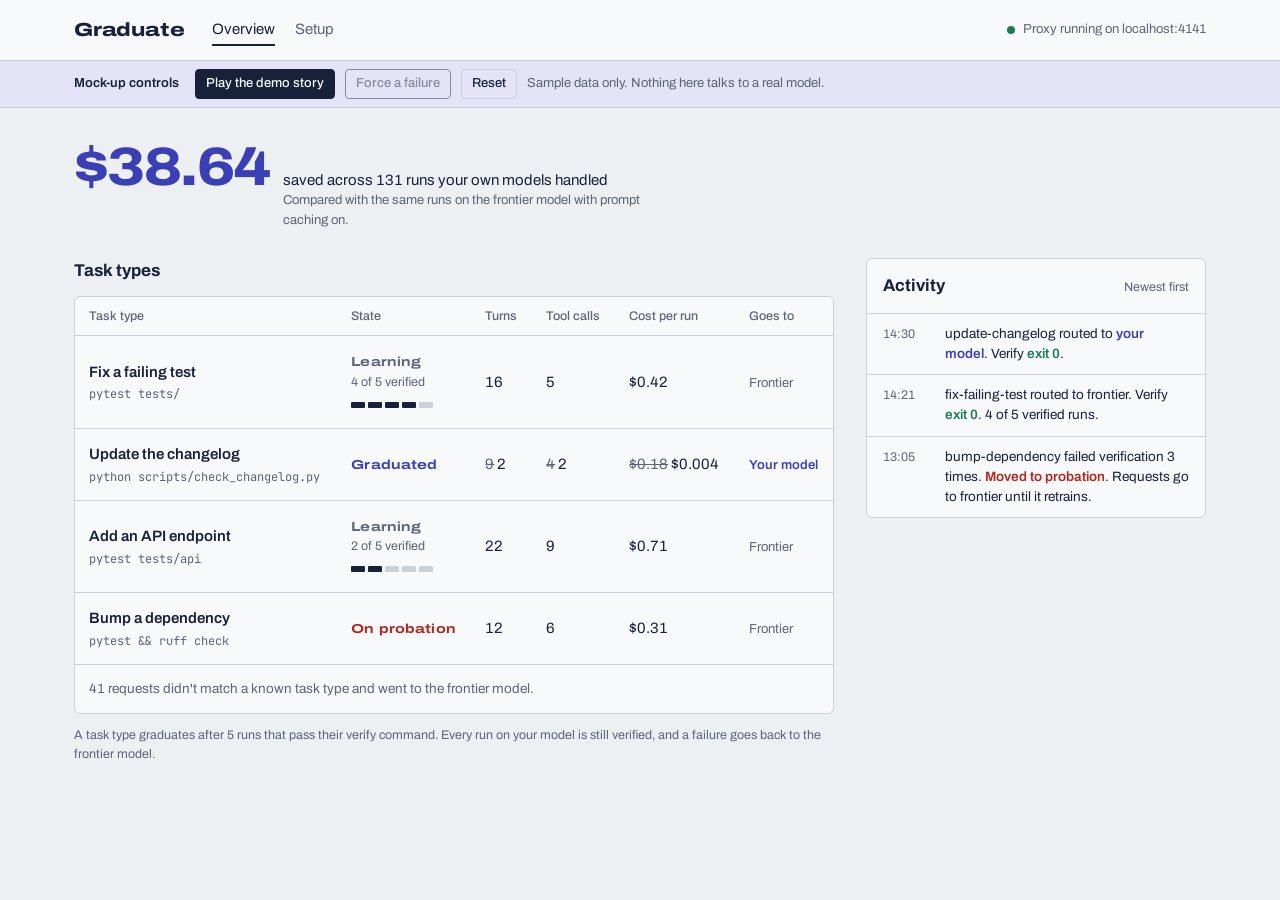
==== commit 9500aba3: "Add project brief, sponsor research, and clickable mock-up Primary-source research on River, Memorab" ====
--- a/mock-up/index.html
+++ b/mock-up/index.html
@@ -211,59 +211,6 @@
 .toast { position: fixed; bottom: 20px; left: 50%; transform: translateX(-50%); background: var(--ink); color: var(--sheet); padding: 10px 18px; border-radius: 4px; font-size: 14px; opacity: 0; pointer-events: none; transition: opacity .2s; }
 .toast.show { opacity: 1; }
 
-
-.honest { border-left: 4px solid var(--warn); background: var(--sheet); padding: 12px 16px; border-radius: 4px; margin: 16px 0 20px; max-width: 80ch; }
-figure.arch { margin: 0 0 20px; padding: 16px 16px 12px; overflow-x: auto; }
-figure.arch svg { display: block; width: 100%; min-width: 760px; height: auto; }
-figure.arch figcaption { color: var(--muted); font-size: 13px; margin-top: 10px; }
-.arch .node { cursor: pointer; }
-.arch .node rect { fill: var(--sheet); stroke: var(--rented); stroke-width: 1.5; }
-.arch .node.ext rect { stroke-dasharray: 6 4; fill: var(--paper); }
-.arch .node text { fill: var(--ink); font-size: 13.5px; font-weight: 600; }
-.arch .node text.sub { fill: var(--muted); font-size: 11.5px; font-weight: 400; }
-.arch .node.sel rect { stroke: var(--ink); stroke-width: 2.5; }
-.arch .node.on rect { fill: var(--owned-wash); stroke: var(--owned); stroke-width: 2.5; }
-.arch .node:focus-visible { outline: none; }
-.arch .node:focus-visible rect { stroke: var(--focus); stroke-width: 3; }
-.arch .edge path { fill: none; stroke: var(--rented); stroke-width: 1.5; marker-end: url(#a); }
-.arch .edge text { fill: var(--muted); font-size: 11px; paint-order: stroke; stroke: var(--sheet); stroke-width: 4px; stroke-linejoin: round; }
-.arch .edge.on path { stroke: var(--owned); stroke-width: 3; marker-end: url(#b); }
-.arch .edge.on text { fill: var(--owned); font-weight: 700; }
-.arch marker path.a { fill: var(--rented); }
-.arch marker path.b { fill: var(--owned); }
-.detail { margin-bottom: 28px; }
-.detail-top { display: flex; justify-content: space-between; align-items: baseline; gap: 12px; flex-wrap: wrap; }
-.detail h2 { margin: 0; }
-.detail h3 { font-size: 13.5px; margin: 14px 0 6px; color: var(--muted); font-weight: 600; }
-.detail p { margin: 8px 0 0; max-width: 80ch; }
-.where { font-weight: 400; font-size: 13px; color: var(--muted); margin-left: 8px; }
-.badge { font-size: 12.5px; border: 1px solid var(--warn); color: var(--warn); border-radius: 3px; padding: 2px 8px; }
-.badge a { color: inherit; }
-ul.calls { margin: 0; padding-left: 18px; }
-ul.calls li { margin: 4px 0; }
-ul.calls code { white-space: pre-wrap; word-break: break-word; }
-.risk { border-left: 3px solid var(--fail); padding-left: 10px; }
-.sys-grid { display: grid; grid-template-columns: minmax(0, 1fr) minmax(0, 1fr); gap: 24px; margin-bottom: 28px; }
-@media (max-width: 960px) { .sys-grid { grid-template-columns: minmax(0, 1fr); } }
-.wire { max-height: 420px; overflow: auto; }
-.wire ol { list-style: none; margin: 0; padding: 0; }
-.wire li { display: grid; grid-template-columns: 64px minmax(0, 1fr); gap: 10px; padding: 10px 14px; border-bottom: 1px solid var(--rule); font-size: 13px; }
-.wire li:last-child { border-bottom: 0; }
-.wire li.fresh { animation: fresh 1.6s ease-out; }
-.wire time { color: var(--muted); font-size: 12px; padding-top: 1px; }
-.wire .who { font-weight: 600; margin-bottom: 3px; }
-.wire .who a { color: var(--muted); font-weight: 400; font-size: 12px; margin-left: 4px; }
-.wire code { display: block; white-space: pre-wrap; word-break: break-word; color: var(--owned); }
-.wire .res { color: var(--muted); margin-top: 3px; word-break: break-word; }
-.wire .empty { padding: 16px; margin: 0; color: var(--muted); }
-pre.term { background: #0E1422; color: #D5DAE3; border-radius: 6px; padding: 14px 16px; height: 420px; overflow: auto; margin: 0; line-height: 1.55; white-space: pre-wrap; word-break: break-word; }
-pre.term .c { color: #B9BCFF; }
-pre.term .d { color: #9AA3B4; }
-pre.term .p, pre.term .add { color: #4CC08E; }
-pre.term .f, pre.term .del { color: #FF7A6E; }
-pre.filebox { max-height: 320px; margin-top: 0; border-top-left-radius: 0; }
-@media (prefers-reduced-motion: reduce) { .wire li.fresh { animation: none; } }
-
 @media (prefers-reduced-motion: reduce) {
   .stamp.land, .log .fresh { animation: none; }
   .trainbar b { transition: none; }
@@ -276,7 +223,6 @@
     <a class="brand" href="#/">Graduate</a>
     <nav class="primary" aria-label="Main">
       <a href="#/" data-nav="overview">Overview</a>
-      <a href="#/system" data-nav="system">Under the hood</a>
       <a href="#/setup" data-nav="setup">Setup</a>
     </nav>
     <div class="proxy"><span class="dot" aria-hidden="true"></span>Proxy running on localhost:4141</div>
@@ -289,7 +235,7 @@
     <button class="btn sm primary" id="play">Play the demo story</button>
     <button class="btn sm" id="fail" disabled>Force a failure</button>
     <button class="btn sm quiet" id="reset">Reset</button>
-    <span id="storyhint" style="color:var(--muted)">Sample data only. Open “Under the hood” to see every call.</span>
+    <span id="storyhint" style="color:var(--muted)">Sample data only. Nothing here talks to a real model.</span>
   </div>
 </div>
 
@@ -353,14 +299,6 @@
         ],
       },
     },
-    wire: [], term: [], hi: { n: [], e: [] }, sesslog: [], sel: "router", fileTab: "registry",
-    ledger: [
-      { session_id: "sess-1a0c3e", task_type: "fix-failing-test", routed_to: "frontier", turns: 16, tool_calls: 4, cost_usd: 0.41, exit_code: 0 },
-      { session_id: "sess-2b7f10", task_type: "fix-failing-test", routed_to: "frontier", turns: 16, tool_calls: 5, cost_usd: 0.42, exit_code: 0 },
-      { session_id: "sess-3c9d44", task_type: "fix-failing-test", routed_to: "frontier", turns: 19, tool_calls: 7, cost_usd: 0.51, exit_code: 1 },
-      { session_id: "sess-4d2e81", task_type: "fix-failing-test", routed_to: "frontier", turns: 17, tool_calls: 6, cost_usd: 0.45, exit_code: 0 },
-      { session_id: "sess-5e6a02", task_type: "fix-failing-test", routed_to: "frontier", turns: 15, tool_calls: 5, cost_usd: 0.40, exit_code: 0 },
-    ],
     events: [
       { t: "14:30", html: `update-changelog routed to <span class="owned">your model</span>. Verify <span class="pass">exit 0</span>.` },
       { t: "14:21", html: `fix-failing-test routed to frontier. Verify <span class="pass">exit 0</span>. 4 of ${N} verified runs.` },
@@ -580,292 +518,73 @@
   let html;
   if (route === "task") html = viewTask(decodeURIComponent(arg || ""));
   else if (route === "consent") html = viewConsent(decodeURIComponent(arg || ""));
-  else if (route === "setup") { watching = false; html = viewSetup(); $('[data-nav="setup"]').setAttribute("aria-current", "page"); }
-  else if (route === "system") { watching = true; html = viewSystem(); $('[data-nav="system"]').setAttribute("aria-current", "page"); }
-  else { watching = false; html = viewOverview(); $('[data-nav="overview"]').setAttribute("aria-current", "page"); }
+  else if (route === "setup") { html = viewSetup(); $('[data-nav="setup"]').setAttribute("aria-current", "page"); }
+  else { html = viewOverview(); $('[data-nav="overview"]').setAttribute("aria-current", "page"); }
   $("#app").innerHTML = html;
-  const tm = $("#term"); if (tm) tm.scrollTop = tm.scrollHeight;
   S.events.forEach((e) => (e.fresh = false));
-  if (S.tasks["fix-failing-test"].state !== "GRADUATED") $("#fail").disabled = true;
-}
-
-const GH = "https://github.com/ayaangazali/jelly/issues/";
-const BW = 190, BH = 56;
-const COL = { A: 40, B: 290, C: 580, D: 820 }, ROW = { 1: 20, 2: 130, 3: 240, 4: 350, 5: 460 };
-const NODES = [
-  { id: "runner", c: "A", r: 1, label: "Runner", sub: "graduate run", issues: [34],
-    what: "Runs one task as one session. Gives it a session id, launches OpenCode, runs the task's test command after the agent exits, and writes the result to the ledger.",
-    calls: ["opencode run \"<task prompt>\"   env GRADUATE_SESSION=sess-…", "pytest -q tests/test_mod_05.py   → exit code", "memorable ingest data/traces/<session>.json"], files: ["ledger.jsonl"] },
-  { id: "memorable", c: "B", r: 1, ext: true, label: "Memorable", sub: "recall · ingest", issues: [4, 20, 36],
-    what: "Procedure memory. Its matcher names the task type for each new session, and every passing session is fed back in so matching improves with use.",
-    calls: ["memorable recall \"<first prompt>\" --single   → 0.91 procedures/7c2e19ab-fix-failing-test [lexical]", "memorable ingest trace.json   (harness: opencode, verify step with exit_code)"],
-    leaves: "The prompt and allow-listed tool arguments (paths, commands). No file contents, no command output." },
-  { id: "openai", c: "C", r: 1, ext: true, label: "OpenAI", sub: "frontier model", issues: [13, 17],
-    what: "The expensive general model. Handles every task type until it graduates, and stays the fallback forever.",
-    calls: ["POST https://api.openai.com/v1/chat/completions   stream: true, stream_options.include_usage: true"],
-    leaves: "The full request, exactly as it would without GRADUATE." },
-  { id: "opencode", c: "A", r: 2, label: "OpenCode", sub: "the coding agent", issues: [5],
-    what: "The agent, unmodified. The only change is a provider in opencode.json whose baseURL is http://localhost:4141/v1 and whose apiKey is the session id.",
-    calls: ["POST http://localhost:4141/v1/chat/completions   Authorization: Bearer sess-…"], files: ["edits files in demo-repo/"] },
-  { id: "router", c: "B", r: 2, label: "Router :4141", sub: "/v1/chat/completions", issues: [13, 17, 20, 35, 37],
-    what: "An OpenAI-compatible proxy. Classifies each session once, reads the registry, sends the call to OpenAI or to your River model, streams the answer back untouched, and logs the call.",
-    calls: ["memorable recall … --single   (first call of a session only)", "registry.json → state of the task type", "POST api.openai.com/v1/chat/completions   or   POST <river deployment>/chat/completions"], files: ["sessions/<id>.jsonl", "metrics.jsonl"] },
-  { id: "river", c: "C", r: 2, ext: true, label: "River model", sub: "your LoRA, served", issues: [2, 37],
-    what: "Your trained model, served by River. Uses a River deployment endpoint if River enables deployments for our team; otherwise the proxy calls the checkpoint through River's API and streams the result itself.",
-    calls: ["POST <deployment.base_url>/chat/completions   model=<deployment.model>", "fallback: client.chat_complete_from_checkpoint(messages, checkpoint_path=\"river://…\")"],
-    leaves: "The request for graduated task types.", risk: "Deployments are gated: River has to switch them on for our team (asked in #2). Tool calling on this endpoint is unconfirmed." },
-  { id: "dashboard", c: "D", r: 2, label: "Dashboard", sub: "GET /state every 1s", issues: [15, 24],
-    what: "What the judges watch. It reads /state from the router once a second and renders the registry, the ledger totals and the event log." },
-  { id: "pytest", c: "A", r: 3, label: "Test suite", sub: "verify → exit code", issues: [5, 34],
-    what: "The task's own test command. Its exit code is the only label anything is trained on. It runs once per session, after the agent exits.",
-    calls: ["pytest -q tests/test_mod_05.py"] },
-  { id: "disk", c: "B", r: 3, label: "Session log", sub: "sessions/ · metrics.jsonl", issues: [35, 17],
-    what: "Every request and response, kept on this machine. Training data comes from here. Memorable only keeps summarized steps, so it can't be used for training.",
-    files: ["sessions/<session>.jsonl", "metrics.jsonl"] },
-  { id: "registry", c: "C", r: 3, label: "registry.json", sub: "state per task type", issues: [18],
-    what: "One JSON file holding each task type's state: Learning, Ready, Training, Graduated or On probation. Every component reads it, and writes are atomic.", files: ["registry.json"] },
-  { id: "consent", c: "D", r: 3, label: "You", sub: "approve training data", issues: [25],
-    what: "Nothing is sent to River until you approve the exact records on the consent screen.", calls: ["POST /api/consent/<task type>"] },
-  { id: "ledger", c: "A", r: 4, label: "ledger.jsonl", sub: "one row per session", issues: [34],
-    what: "One row per session: task type, which model handled it, turns, tokens, cost and the test exit code. Graduation is counted from here.", files: ["ledger.jsonl"] },
-  { id: "watcher", c: "B", r: 4, label: "Watcher", sub: "counts passing runs", issues: [19],
-    what: "Counts passing frontier sessions per task type. At 5 it marks the task type Ready and asks for your approval." },
-  { id: "rivertrain", c: "C", r: 4, ext: true, label: "River training", sub: "LoRA SFT API", issues: [3, 22],
-    what: "River's training API. River runs the forward and backward passes on its GPUs. The loop that calls it is ours, and runs on this machine.",
-    calls: ["model.train_step(batch, loss_fn=\"cross_entropy\", lr=2e-4)", "model.save_weights(\"fix-failing-test-v1\", mode=\"inference\")"],
-    leaves: "Only the approved training records, as tokens.", risk: "River publishes no wall-clock numbers for training. #3 measures it tonight; #7 pre-trains a fallback." },
-  { id: "registrar", c: "D", r: 4, label: "Registrar", sub: "dataset + trainer", issues: [21, 22, 7],
-    what: "Turns passing sessions into tokenized training records with the base model's chat template, runs the River training loop, and marks the task type Graduated with the new checkpoint.",
-    calls: ["tokenizer.apply_chat_template(messages, tools=…)", "session.create_model(\"Qwen3.6-35B-A3B-FP8\", lora=LoraConfig(rank=32))", "registry.transition(\"GRADUATED\", model=\"river://…\")"], files: ["data/<task>.tok.jsonl", "data/<task>.loss.jsonl"] },
-  { id: "escalator", c: "A", r: 5, label: "Escalator", sub: "reset · rerun on frontier", issues: [23],
-    what: "When your model's attempt fails the tests, it saves the diff, resets the repo, reruns the task forced to the frontier, and keeps the failure as a negative example. After 3 failures the task type goes on probation.",
-    calls: ["git diff > sessions/<id>.diff", "git checkout -- . && git clean -fd", "graduate run --force-frontier   (header x-graduate-force: frontier)"], files: ["data/<task>.neg.jsonl"] },
-];
-const NODE = Object.fromEntries(NODES.map((n) => [n.id, { ...n, x: COL[n.c], y: ROW[n.r] }]));
-const EDGES = [
-  { id: "launch", d: "M135,76 V130", lx: 141, ly: 107, t: "launches", a: "start" },
-  { id: "ingest", d: "M230,48 H290", lx: 260, ly: 42, t: "ingest", a: "middle" },
-  { id: "chat", d: "M230,158 H290", lx: 260, ly: 152, t: "chat calls", a: "middle" },
-  { id: "recall", d: "M385,130 V76", lx: 391, ly: 107, t: "recall", a: "start" },
-  { id: "frontier", d: "M480,146 H530 V48 H580", lx: 536, ly: 98, t: "not graduated", a: "start" },
-  { id: "owned", d: "M480,172 H580", lx: 530, ly: 166, t: "graduated", a: "middle" },
-  { id: "log", d: "M385,186 V240", lx: 379, ly: 206, t: "logs every call", a: "end" },
-  { id: "reads", d: "M580,262 H545 V214 H455 V186", lx: 500, ly: 229, t: "reads state", a: "middle" },
-  { id: "verify", d: "M40,48 H22 V268 H40", lx: 30, ly: 216, t: "verify", a: "start" },
-  { id: "exit", d: "M135,296 V350", lx: 141, ly: 327, t: "exit code", a: "start" },
-  { id: "tail", d: "M230,378 H290", lx: 260, ly: 372, t: "tails", a: "middle" },
-  { id: "ready", d: "M480,378 H530 V278 H580", lx: 536, ly: 332, t: "5 passing → Ready", a: "start" },
-  { id: "ask", d: "M770,268 H820", lx: 795, ly: 262, t: "asks", a: "middle" },
-  { id: "approved", d: "M915,296 V350", lx: 921, ly: 327, t: "approved", a: "start" },
-  { id: "train", d: "M820,392 H770", lx: 795, ly: 418, t: "trains", a: "middle" },
-  { id: "serve", d: "M770,362 H796 V158 H770", lx: 802, ly: 205, t: "checkpoint", a: "start" },
-  { id: "graduate", d: "M870,350 V316 H720 V296", lx: 752, ly: 311, t: "Graduated", a: "middle" },
-  { id: "state", d: "M960,186 V214 H745 V240", lx: 952, ly: 208, t: "GET /state", a: "end" },
-  { id: "failed", d: "M135,406 V460", lx: 141, ly: 437, t: "your model failed", a: "start" },
-  { id: "rerun", d: "M230,488 H260 V178 H290", lx: 266, ly: 470, t: "rerun on frontier", a: "start" },
-];
-
-function archSvg() {
-  const on = new Set(S.hi.n), eon = new Set(S.hi.e);
-  const edges = EDGES.map((e) => `<g class="edge${eon.has(e.id) ? " on" : ""}"><path d="${e.d}"/><text x="${e.lx}" y="${e.ly}" text-anchor="${e.a}">${e.t}</text></g>`).join("");
-  const nodes = Object.values(NODE).map((n) => `<g class="node${n.ext ? " ext" : ""}${on.has(n.id) ? " on" : ""}${S.sel === n.id ? " sel" : ""}" data-node="${n.id}" tabindex="0" role="button" aria-label="${esc(n.label)}: ${esc(n.sub)}">
-      <rect x="${n.x}" y="${n.y}" width="${BW}" height="${BH}" rx="6"/>
-      <text x="${n.x + 14}" y="${n.y + 24}">${esc(n.label)}</text>
-      <text class="sub" x="${n.x + 14}" y="${n.y + 42}">${esc(n.sub)}</text></g>`).join("");
-  return `<svg viewBox="0 0 1030 530" role="img" aria-label="GRADUATE architecture: the runner launches OpenCode, whose model calls go through the router to OpenAI or your River model; the test suite's exit code goes to the ledger, the watcher marks task types ready, you approve, and the registrar trains on River and marks them graduated.">
-    <defs>
-      <marker id="a" viewBox="0 0 10 10" refX="9" refY="5" markerWidth="7" markerHeight="7" orient="auto-start-reverse"><path class="a" d="M0,0 L10,5 L0,10 z"/></marker>
-      <marker id="b" viewBox="0 0 10 10" refX="9" refY="5" markerWidth="7" markerHeight="7" orient="auto-start-reverse"><path class="b" d="M0,0 L10,5 L0,10 z"/></marker>
-    </defs>${edges}${nodes}</svg>`;
-}
-
-function nodeDetail() {
-  const n = NODE[S.sel];
-  const list = (a) => `<ul class="calls">${a.map((c) => `<li><code>${esc(c)}</code></li>`).join("")}</ul>`;
-  return `<div class="sheet pad detail">
-    <div class="detail-top"><h2>${esc(n.label)} <span class="where">${n.ext ? "Outside service" : "On your machine"}</span></h2>
-      <span class="badge">Not built yet · ${n.issues.map((i) => `<a href="${GH}${i}" target="_blank" rel="noopener">#${i}</a>`).join(" ")}</span></div>
-    <p>${esc(n.what)}</p>
-    ${n.calls ? `<h3>Calls it makes</h3>${list(n.calls)}` : ""}
-    ${n.files ? `<h3>Writes</h3>${list(n.files)}` : ""}
-    ${n.leaves ? `<h3>What leaves your machine</h3><p>${esc(n.leaves)}</p>` : ""}
-    ${n.risk ? `<p class="risk"><strong>Open risk.</strong> ${esc(n.risk)}</p>` : ""}
-  </div>`;
-}
-
-function regJson() {
-  const o = {};
-  for (const [k, t] of Object.entries(S.tasks)) o[k] = { state: t.state, consent: t.consent, verified_runs: t.verified, failed_runs: t.failed, verify_command: t.verify, model: t.model, failures_since_graduation: t.failsSinceGrad };
-  return JSON.stringify(o, null, 2);
-}
-
-function viewSystem() {
-  const t = S.tasks["fix-failing-test"];
-  const files = {
-    registry: regJson(),
-    ledger: S.ledger.slice(-8).map((r) => JSON.stringify(r)).join("\n"),
-    session: S.sesslog.slice(-4).map((r) => JSON.stringify(r)).join("\n") || "No calls logged yet. Press “Play the demo story”.",
-  };
-  const ft = S.fileTab;
-  return `
-    <h1>Under the hood</h1>
-    <p class="lede">What each part does, what it calls, and where your data goes. Press <strong>Play the demo story</strong> and watch the parts light up as each call happens.</p>
-    <p class="honest"><strong>Nothing on this page is built yet.</strong> This is the planned design. Every call is named from the sponsor's own docs (checked Sep 26), each part links to the GitHub issue that builds it, and the numbers are samples.</p>
-    ${t.state === "READY" && !t.consent ? `<div class="banner"><p>The watcher counted 5 passing runs. Nothing goes to River until you approve.</p><a class="btn owned" href="#/consent/fix-failing-test">Review training data</a></div>` : ""}
-    <figure class="arch sheet">
-      ${archSvg()}
-      <figcaption>Solid boxes run on your machine. Dashed boxes are outside services, so data leaves your machine there. Indigo is what's happening right now. Click any box for its calls.</figcaption>
-    </figure>
-    ${nodeDetail()}
-    <div class="sys-grid">
-      <section aria-labelledby="wire-h">
-        <h2 id="wire-h">Every call, newest first</h2>
-        <div class="sheet wire">${S.wire.length ? `<ol>${S.wire.map((w) => `<li class="${w.fresh ? "fresh" : ""}"><time>${w.t}</time><div><div class="who">${esc(w.who)} <a href="${GH}${w.issue}" target="_blank" rel="noopener">#${w.issue}</a></div><code>${esc(w.call)}</code><div class="res">${esc(w.res)}</div></div></li>`).join("")}</ol>` : `<p class="empty">No calls yet. Press “Play the demo story”.</p>`}</div>
-      </section>
-      <section aria-labelledby="term-h">
-        <h2 id="term-h">Terminal</h2>
-        <pre class="term" id="term">${S.term.length ? S.term.map(([k, l]) => `<span class="${k}">${esc(l)}</span>`).join("\n") : `<span class="d">Waiting for a task…</span>`}</pre>
-        <p class="note">This is the part of the demo people can see with their own eyes: a real agent editing real code, and the tests going from red to green.</p>
-      </section>
-    </div>
-    <section aria-labelledby="files-h">
-      <h2 id="files-h">Files on disk</h2>
-      <div class="tabs" role="tablist">${[["registry", "registry.json"], ["ledger", "ledger.jsonl"], ["session", "sessions/…jsonl"]].map(([k, l]) => `<button role="tab" aria-selected="${ft === k}" data-file="${k}">${l}</button>`).join("")}</div>
-      <pre class="sample filebox">${esc(files[ft])}</pre>
-    </section>`;
-}
-
-let watching = false;
-function go(h) { location.hash = watching ? "#/system" : h; }
-function hi(n, e) { S.hi = { n, e }; }
-function wire(who, call, res, issue) { S.wire.forEach((w) => (w.fresh = false)); S.wire.unshift({ t: clock(), who, call, res, issue, fresh: true }); }
-function term(...lines) { S.term.push(...lines); }
-function clock() { const d = new Date(); return [d.getHours(), d.getMinutes(), d.getSeconds()].map((x) => String(x).padStart(2, "0")).join(":"); }
-function sid() { return "sess-" + Math.random().toString(16).slice(2, 8); }
+  $("#fail").disabled = S.tasks["fix-failing-test"].state !== "GRADUATED";
+}
+
 function later(ms, fn) { timers.push(setTimeout(() => { fn(); render(); }, ms)); }
-function seq(steps, gap = 1300, start = 200) { steps.forEach((fn, i) => later(start + i * gap, fn)); return start + steps.length * gap; }
-
-function sessionSteps(o) {
-  const s = o.sid, p = `The test tests/test_mod_${o.mod}.py is failing. Fix the code so it passes.`;
-  const up = o.owned ? "river" : "openai";
-  return [
-    () => { hi(["runner", "opencode"], ["launch"]); wire("Runner → OpenCode", `opencode run "${p}"`, `env GRADUATE_SESSION=${s}${o.force ? " · x-graduate-force: frontier" : ""}`, 34);
-      term(["c", `$ graduate run --task-file demo-repo/tasks/${o.mod}.json --repo demo-repo${o.force ? " --force-frontier" : ""}`], ["d", `session ${s} · launching opencode`]); },
-    () => { hi(["opencode", "router", "memorable"], ["chat", "recall"]); wire("OpenCode → Router", "POST http://localhost:4141/v1/chat/completions", `Authorization: Bearer ${s} · stream: true · 7 tools`, 13);
-      wire("Router → Memorable", `memorable recall "${p.slice(0, 38)}…" --single`, "0.91 procedures/7c2e19ab-fix-failing-test [lexical] · 41 ms → task type fix-failing-test", 20); },
-    () => { hi(["router", "registry", up], ["reads", o.owned ? "owned" : "frontier"]);
-      wire("Router → registry.json", `registry["fix-failing-test"].state`, o.owned ? "GRADUATED → route to your River model" : `${o.force ? "forced by header" : S.tasks["fix-failing-test"].state} → route to frontier`, 20);
-      if (o.owned) wire("Router → River", "POST <deployment.base_url>/chat/completions  model=<deployment.model>", "strip <think> blocks · stream back to OpenCode · fallback: chat_complete_from_checkpoint", 37);
-      else wire("Router → OpenAI", "POST https://api.openai.com/v1/chat/completions  stream_options.include_usage=true", "streamed back untouched · usage: 18,231 in (16,384 cached) · 412 out", 13);
-      term(["d", "▸ read tests/test_mod_" + o.mod + ".py"]); },
-    () => { hi(["router", "disk"], ["log"]); wire("Router → Session log", `append sessions/${s}.jsonl · metrics.jsonl`, `turn 1 · ${o.owned ? "$0.004" : "$0.021"}`, 35);
-      S.sesslog.push({ ts: clock(), session: s, upstream: up, model: o.owned ? "river://…/fix-failing-test-v1" : "gpt-frontier", usage: o.owned ? { in: 2210, out: 180 } : { in: 18231, cached: 16384, out: 412 }, latency_ms: o.owned ? 640 : 2310 });
-      term(["d", "▸ read calc/mod_" + o.mod + ".py"], ["d", "▸ bash pytest -q tests/test_mod_" + o.mod + ".py"], ["f", "  FAILED test_add_negative - assert -1 == 5"]); },
-    () => { hi(["opencode", "router", up], ["chat", o.owned ? "owned" : "frontier"]);
-      wire("OpenCode → Router", `turns 2–${o.turns}: same path`, `${o.turns} turns · ${o.tools} tool calls · ${money(o.cost)} total`, 17);
-      term(["d", "▸ edit calc/mod_" + o.mod + ".py"], ["del", "-    return a - b"], ["add", "+    return a + b"]);
-      if (!o.fail) term(["d", "▸ bash pytest -q tests/test_mod_" + o.mod + ".py"], ["p", "  1 passed in 0.04s"]);
-      term(["d", "opencode exited"]); },
-    () => { hi(["runner", "pytest"], ["verify"]); wire("Runner → Test suite", `pytest -q tests/test_mod_${o.mod}.py`, o.fail ? "exit 1 · 1 failed" : "exit 0 · 1 passed", 34);
-      term(["c", `$ pytest -q tests/test_mod_${o.mod}.py   (verify, run by graduate)`], o.fail ? ["f", "1 failed in 0.05s · exit 1"] : ["p", "1 passed in 0.04s · exit 0"]); },
-    () => { const row = { session_id: s, task_type: "fix-failing-test", routed_to: o.force ? "frontier" : o.owned ? "owned" : "frontier", turns: o.turns, tool_calls: o.tools, cost_usd: o.cost, exit_code: o.fail ? 1 : 0, ...(o.from ? { escalated_from: o.from } : {}) };
-      S.ledger.push(row);
-      hi(o.fail ? ["pytest", "ledger"] : ["pytest", "ledger", "runner", "memorable"], o.fail ? ["exit"] : ["exit", "ingest"]);
-      wire("Runner → ledger.jsonl", "append row", JSON.stringify(row), 34);
-      if (!o.fail) wire("Runner → Memorable", `memorable ingest data/traces/${s}.json`, "procedure 7c2e19ab updated · harness opencode · verify exit_code 0", 36);
-      o.after && o.after(); },
-  ];
-}
 
 function play() {
   const t = S.tasks["fix-failing-test"];
   if (t.state !== "LEARNING") { toast("Reset first to replay the story."); return; }
-  $("#play").disabled = true; S.term = [];
-  $("#storyhint").textContent = "Open “Under the hood” to watch every call.";
-  log(`New request: “Fix failing test in module_5”. Matched <strong>fix-failing-test</strong>. No graduated model yet, so it goes to frontier.`);
-  const end = seq([...sessionSteps({ sid: sid(), mod: "05", turns: 16, tools: 5, cost: 0.42, after: () => {
-      t.runs.unshift({ t: now(), req: "Fix failing test in module_5", to: "frontier", turns: 16, tools: 5, cost: 0.42, exit: 0 });
-      log(`Verify <code>pytest tests/test_mod_05.py</code>: <span class="pass">exit 0</span>. fix-failing-test has ${N} of ${N} verified runs.`);
-    } }),
-    () => { hi(["ledger", "watcher", "registry"], ["tail", "ready"]); t.verified = 5; t.state = "READY";
-      wire("Watcher → registry.json", "verified_runs(\"fix-failing-test\") = 5   (bar: 5)", "state READY · consent not given yet → ask you", 19); },
-    () => { hi(["registry", "consent"], ["ask"]); S.awaitingConsent = true;
-      wire("registry.json → You", "event: ready to graduate", "waiting for approval on the consent screen", 25);
-      log(`fix-failing-test is ready to graduate. Waiting for you to approve the training data.`);
-      $("#storyhint").textContent = "Your turn: click “Review training data”."; }]);
-  return end;
+  $("#play").disabled = true;
+  location.hash = "#/";
+  $("#storyhint").textContent = "Watch the fix-failing-test row and the activity log.";
+  later(300, () => log(`New request: “Fix failing test in module_5”. Matched <strong>fix-failing-test</strong>. No graduated model yet, so it goes to frontier.`));
+  later(2200, () => {
+    t.runs.unshift({ t: now(), req: "Fix failing test in module_5", to: "frontier", turns: 16, tools: 5, cost: 0.42, exit: 0 });
+    t.verified = 5; t.state = "READY";
+    log(`Verify <code>pytest tests/test_module_5.py</code>: <span class="pass">exit 0</span>. fix-failing-test has ${N} of ${N} verified runs.`);
+  });
+  later(3600, () => {
+    S.awaitingConsent = true;
+    log(`fix-failing-test is ready to graduate. Waiting for you to approve the training data.`);
+    $("#storyhint").textContent = "Your turn: click “Review training data”.";
+  });
 }
 
 function approve(k) {
   const t = S.tasks[k];
   const retrain = t.state === "PROBATION";
-  const n = retrain ? t.verified + t.failed : t.verified;
   t.consent = true; t.state = "TRAINING"; t.trainPct = 0; S.awaitingConsent = false;
-  hi(["consent", "registrar"], ["approved"]);
-  wire("Dashboard → Router", `POST /api/consent/${k}`, `consent = true · spawned: python -m graduate.registrar.train ${k}`, 25);
-  term(["c", `$ python -m graduate.registrar.train ${k}`]);
-  log(`Approved. Training started on River with ${n} runs.`);
+  log(`Approved. Training started on River with ${retrain ? t.verified + t.failed : t.verified} runs.`);
   toast("Approved. Training started.");
-  go("#/");
-  $("#storyhint").textContent = "Training on River. In the real product this takes minutes, not seconds.";
-  const ck = `river://run-${Math.random().toString(16).slice(2, 6)}/sampler_weights/${k}-v${retrain ? 2 : 1}`;
-  const losses = [2.41, 1.98, 1.62, 1.31, 1.07, 0.88, 0.72, 0.61, 0.52, 0.46];
-  const steps = [
-    () => { hi(["registrar", "disk"], []); wire("Registrar", `dataset.py: ${n} passing sessions from sessions/*.jsonl`, `81 examples → tokenizer.apply_chat_template(messages, tools=…) → 81 × {input_ids, target_tokens, weights} · 312k tokens`, 21);
-      term(["d", `dataset: ${n} sessions → 81 examples · 312k tokens → data/${k}.tok.jsonl`]); },
-    () => { hi(["registrar", "rivertrain"], ["train"]); wire("Registrar → River training", `session.create_model("Qwen3.6-35B-A3B-FP8", lora=LoraConfig(rank=32))`, "LoRA model created · rank 32", 22);
-      term(["d", "river: create_model Qwen3.6-35B-A3B-FP8 · LoRA rank 32"]); },
-    ...losses.map((l, i) => () => { hi(["registrar", "rivertrain"], ["train"]); t.trainPct = (i + 1) * 10;
-      if (i === 0) wire("Registrar → River training", `model.train_step(batch, loss_fn="cross_entropy", lr=2e-4)   × 15`, "loss per step written to data/" + k + ".loss.jsonl", 22);
-      term(["d", `train step ${String(i + 1).padStart(2)}/15 · loss ${l.toFixed(2)}`]); }),
-    () => { hi(["rivertrain", "river"], ["serve"]); wire("Registrar → River training", `model.save_weights("${k}-v${retrain ? 2 : 1}", mode="inference")`, ck, 22);
-      wire("Registrar → River", "client.create_deployment(checkpoint=…, unified_replicas=1, wait=True)", "only if River enabled deployments; otherwise serve from the checkpoint", 37);
-      term(["p", `saved ${ck}`]); },
-    () => { hi(["registrar", "registry"], ["graduate"]);
-      t.state = "GRADUATED"; t.model = ck; t.trainedOn = n; t.current = t.current || { turns: 3, tools: 3, cost: 0.011, secs: 9 };
-      t.graduatedAt = now(); t.sinceGrad = 0; t.failsSinceGrad = 0; justGraduated = k;
-      wire("Registrar → registry.json", `transition("${k}", "GRADUATED", model="${ck}")`, "router picks this up on its next registry reload", 18);
-      log(`<span class="owned">${k} graduated.</span> Model <code>${ck}</code>. Matching requests now go to your model.`);
-      go(`#/task/${k}`); },
-  ];
-  const end = seq(steps, 480, 300);
-  if (k !== "fix-failing-test" || retrain) return;
-  timers.push(setTimeout(() => {
-    seq(sessionSteps({ sid: sid(), mod: "06", owned: true, turns: 3, tools: 3, cost: 0.011, after: () => {
-      t.runs.unshift({ t: now(), req: "Fix failing test in module_6", to: "owned", turns: 3, tools: 3, cost: 0.011, exit: 0 });
-      t.sinceGrad++; S.routedRuns++; S.savedUsd += 0.42 - 0.011;
-      log(`“Fix failing test in module_6” went to <span class="owned">your model</span>. 3 turns instead of 16. Verify <span class="pass">exit 0</span>. Saved $0.41.`);
-      $("#storyhint").textContent = "Now try “Force a failure” to see the safety path.";
-      $("#fail").disabled = false;
-    } }), 1100);
-  }, end + 1500));
+  location.hash = "#/";
+  $("#storyhint").textContent = "Training on River. In the real product this takes minutes to hours.";
+  for (let i = 1; i <= 10; i++) later(i * 450, () => { t.trainPct = i * 10; });
+  later(4900, () => {
+    t.state = "GRADUATED"; t.model = `river://run-${Math.random().toString(16).slice(2, 6)}/sampler_weights/${k}-v${retrain ? 2 : 1}`; t.trainedOn = retrain ? t.verified + t.failed : t.verified;
+    t.current = t.current || { turns: 3, tools: 3, cost: 0.011, secs: 9 };
+    t.graduatedAt = now(); t.sinceGrad = 0; t.failsSinceGrad = 0; justGraduated = k;
+    log(`<span class="owned">${k} graduated.</span> Model <code>${t.model}</code>. Matching requests now go to your model.`);
+    location.hash = `#/task/${k}`;
+  });
+  if (k !== "fix-failing-test") return;
+  later(8200, () => {
+    t.runs.unshift({ t: now(), req: "Fix failing test in module_6", to: "owned", turns: 3, tools: 3, cost: 0.011, exit: 0 });
+    t.sinceGrad++; S.routedRuns++; S.savedUsd += 0.42 - 0.011;
+    log(`“Fix failing test in module_6” went to <span class="owned">your model</span>. 3 turns instead of 16. Verify <span class="pass">exit 0</span>. Saved $0.41.`);
+    $("#storyhint").textContent = "Now try “Force a failure” to see the safety path.";
+  });
 }
 
 function forceFail() {
   const t = S.tasks["fix-failing-test"];
   if (t.state !== "GRADUATED") return;
-  $("#fail").disabled = true;
-  const s1 = sid(), s2 = sid();
-  const first = sessionSteps({ sid: s1, mod: "08", owned: true, fail: true, turns: 3, tools: 3, cost: 0.011 });
-  const esc1 = [
-    () => { hi(["ledger", "escalator"], ["failed"]); wire("Escalator", `git diff > sessions/${s1}.diff`, "failed attempt kept for review", 23);
-      term(["c", "$ graduate: your model failed verification → escalating"], ["d", `git diff > sessions/${s1}.diff`]); },
-    () => { hi(["escalator"], []); wire("Escalator", "git checkout -- . && git clean -fd", "repo back to the starting commit", 23); term(["d", "git checkout -- . && git clean -fd"]); },
-    () => { hi(["escalator", "router", "openai"], ["rerun", "frontier"]); wire("Escalator → Runner", "graduate run --force-frontier", `new session ${s2} · linked escalated_from=${s1}`, 23); },
-  ];
-  const rerun = sessionSteps({ sid: s2, mod: "08", force: true, from: s1, turns: 16, tools: 5, cost: 0.42, after: () => {
+  log(`“Fix failing test in module_8” went to <span class="owned">your model</span>. Verify <span class="fail">exit 1</span>.`);
+  render();
+  later(1400, () => {
     t.failsSinceGrad++; t.failed++;
-    t.runs.unshift({ t: now(), req: "Fix failing test in module_8", to: "owned → frontier", turns: 19, tools: 8, cost: 0.431, exit: 0 });
-    wire("Escalator", `append data/fix-failing-test.neg.jsonl`, `negative example saved · failures ${t.failsSinceGrad} of ${FAIL_LIMIT}`, 23);
-    log(`Your model failed on module_8, so it was rerun on frontier: verify <span class="pass">exit 0</span>. The failed attempt is saved as a negative example (${t.failsSinceGrad} of ${FAIL_LIMIT} before probation).`);
+    t.runs.unshift({ t: now(), req: "Fix failing test in module_8", to: "owned → frontier", turns: 3 + 16, tools: 8, cost: 0.011 + 0.42, exit: 0 });
+    log(`Retried on frontier: verify <span class="pass">exit 0</span>. You got a passing result. The failed attempt is saved as a negative example (${t.failsSinceGrad} of ${FAIL_LIMIT} before probation).`);
     if (t.failsSinceGrad >= FAIL_LIMIT) {
       t.state = "PROBATION";
-      wire("Escalator → registry.json", `transition("fix-failing-test", "PROBATION")`, "router sends this task type to frontier until it retrains", 23);
       log(`<span class="fail">fix-failing-test moved to probation.</span> Requests go to frontier until it retrains.`);
-    } else $("#fail").disabled = false;
-  } });
-  log(`“Fix failing test in module_8” went to <span class="owned">your model</span>.`);
-  seq([...first, ...esc1, ...rerun], 900);
+    }
+  });
 }
 
 function demote(k) {
@@ -877,21 +596,15 @@
 
 function reset() {
   timers.forEach(clearTimeout); timers = [];
-  const sel = S.sel, ft = S.fileTab;
-  S = seed(); S.sel = sel; S.fileTab = ft; justGraduated = null;
+  S = seed(); justGraduated = null;
   $("#play").disabled = false;
-  $("#storyhint").textContent = "Sample data only. Open “Under the hood” to see every call.";
-  go("#/");
-  render();
+  $("#storyhint").textContent = "Sample data only. Nothing here talks to a real model.";
+  location.hash = "#/"; render();
 }
 
 document.addEventListener("click", (e) => {
   const act = e.target.closest("[data-act]");
   if (act) { const k = act.dataset.k; ({ approve, demote })[act.dataset.act](k); render(); return; }
-  const node = e.target.closest("[data-node]");
-  if (node) { S.sel = node.dataset.node; render(); return; }
-  const file = e.target.closest("[data-file]");
-  if (file) { S.fileTab = file.dataset.file; render(); return; }
   const tab = e.target.closest("[data-tab]");
   if (tab) { viewSetup.sel = tab.dataset.tab; render(); return; }
   const row = e.target.closest("tr[data-go]");
@@ -900,10 +613,6 @@
 $("#play").addEventListener("click", play);
 $("#fail").addEventListener("click", forceFail);
 $("#reset").addEventListener("click", reset);
-document.addEventListener("keydown", (e) => {
-  const node = e.target.closest && e.target.closest("[data-node]");
-  if (node && (e.key === "Enter" || e.key === " ")) { e.preventDefault(); S.sel = node.dataset.node; render(); $(`[data-node="${S.sel}"]`)?.focus(); }
-});
 window.addEventListener("hashchange", render);
 render();
 </script>
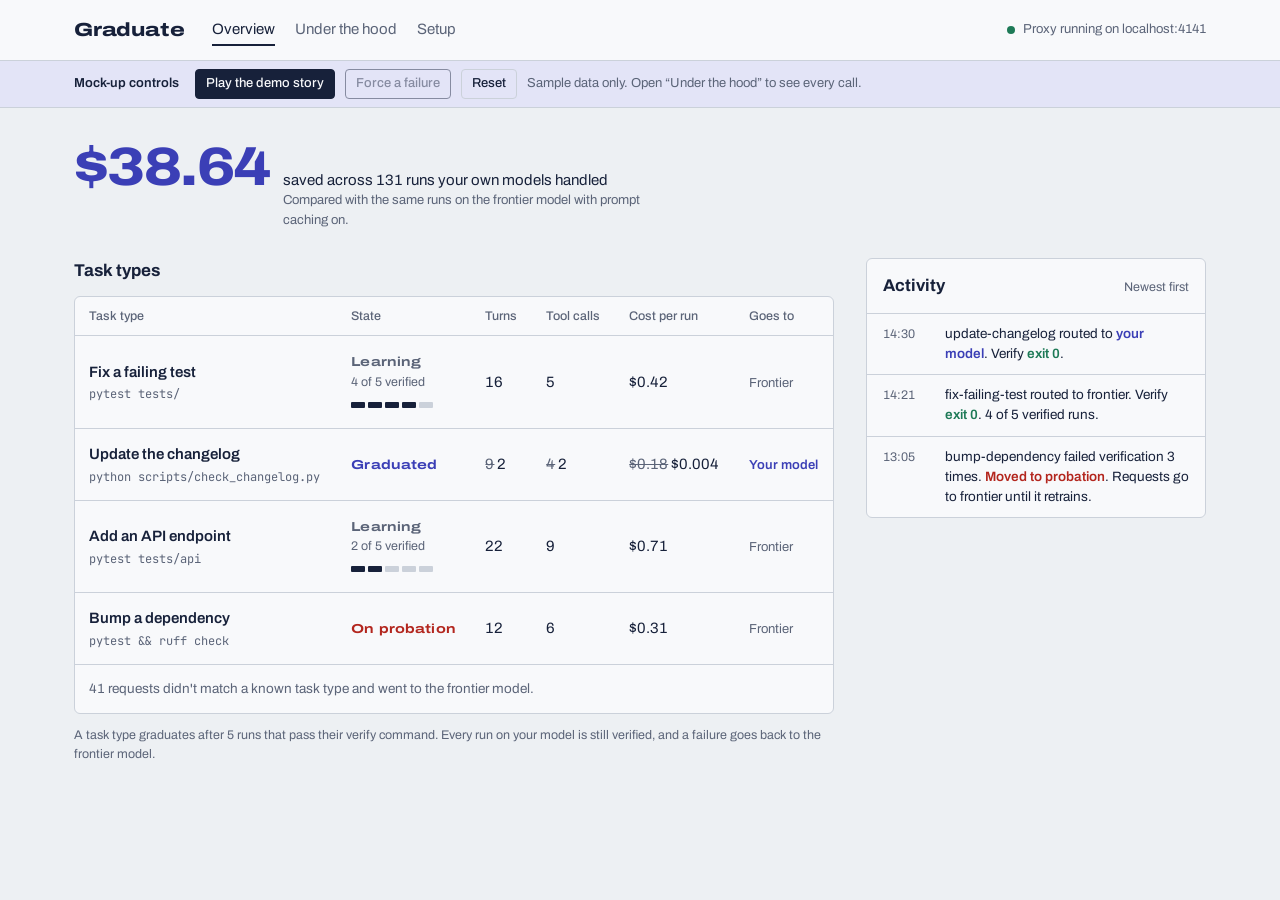
==== commit e9bc2d5e: "Add under-the-hood view to mock-up Architecture diagram that lights up per call, a chronological log" ====
--- a/mock-up/index.html
+++ b/mock-up/index.html
@@ -211,6 +211,59 @@
 .toast { position: fixed; bottom: 20px; left: 50%; transform: translateX(-50%); background: var(--ink); color: var(--sheet); padding: 10px 18px; border-radius: 4px; font-size: 14px; opacity: 0; pointer-events: none; transition: opacity .2s; }
 .toast.show { opacity: 1; }
 
+
+.honest { border-left: 4px solid var(--warn); background: var(--sheet); padding: 12px 16px; border-radius: 4px; margin: 16px 0 20px; max-width: 80ch; }
+figure.arch { margin: 0 0 20px; padding: 16px 16px 12px; overflow-x: auto; }
+figure.arch svg { display: block; width: 100%; min-width: 760px; height: auto; }
+figure.arch figcaption { color: var(--muted); font-size: 13px; margin-top: 10px; }
+.arch .node { cursor: pointer; }
+.arch .node rect { fill: var(--sheet); stroke: var(--rented); stroke-width: 1.5; }
+.arch .node.ext rect { stroke-dasharray: 6 4; fill: var(--paper); }
+.arch .node text { fill: var(--ink); font-size: 13.5px; font-weight: 600; }
+.arch .node text.sub { fill: var(--muted); font-size: 11.5px; font-weight: 400; }
+.arch .node.sel rect { stroke: var(--ink); stroke-width: 2.5; }
+.arch .node.on rect { fill: var(--owned-wash); stroke: var(--owned); stroke-width: 2.5; }
+.arch .node:focus-visible { outline: none; }
+.arch .node:focus-visible rect { stroke: var(--focus); stroke-width: 3; }
+.arch .edge path { fill: none; stroke: var(--rented); stroke-width: 1.5; marker-end: url(#a); }
+.arch .edge text { fill: var(--muted); font-size: 11px; paint-order: stroke; stroke: var(--sheet); stroke-width: 4px; stroke-linejoin: round; }
+.arch .edge.on path { stroke: var(--owned); stroke-width: 3; marker-end: url(#b); }
+.arch .edge.on text { fill: var(--owned); font-weight: 700; }
+.arch marker path.a { fill: var(--rented); }
+.arch marker path.b { fill: var(--owned); }
+.detail { margin-bottom: 28px; }
+.detail-top { display: flex; justify-content: space-between; align-items: baseline; gap: 12px; flex-wrap: wrap; }
+.detail h2 { margin: 0; }
+.detail h3 { font-size: 13.5px; margin: 14px 0 6px; color: var(--muted); font-weight: 600; }
+.detail p { margin: 8px 0 0; max-width: 80ch; }
+.where { font-weight: 400; font-size: 13px; color: var(--muted); margin-left: 8px; }
+.badge { font-size: 12.5px; border: 1px solid var(--warn); color: var(--warn); border-radius: 3px; padding: 2px 8px; }
+.badge a { color: inherit; }
+ul.calls { margin: 0; padding-left: 18px; }
+ul.calls li { margin: 4px 0; }
+ul.calls code { white-space: pre-wrap; word-break: break-word; }
+.risk { border-left: 3px solid var(--fail); padding-left: 10px; }
+.sys-grid { display: grid; grid-template-columns: minmax(0, 1fr) minmax(0, 1fr); gap: 24px; margin-bottom: 28px; }
+@media (max-width: 960px) { .sys-grid { grid-template-columns: minmax(0, 1fr); } }
+.wire { max-height: 420px; overflow: auto; }
+.wire ol { list-style: none; margin: 0; padding: 0; }
+.wire li { display: grid; grid-template-columns: 64px minmax(0, 1fr); gap: 10px; padding: 10px 14px; border-bottom: 1px solid var(--rule); font-size: 13px; }
+.wire li:last-child { border-bottom: 0; }
+.wire li.fresh { animation: fresh 1.6s ease-out; }
+.wire time { color: var(--muted); font-size: 12px; padding-top: 1px; }
+.wire .who { font-weight: 600; margin-bottom: 3px; }
+.wire .who a { color: var(--muted); font-weight: 400; font-size: 12px; margin-left: 4px; }
+.wire code { display: block; white-space: pre-wrap; word-break: break-word; color: var(--owned); }
+.wire .res { color: var(--muted); margin-top: 3px; word-break: break-word; }
+.wire .empty { padding: 16px; margin: 0; color: var(--muted); }
+pre.term { background: #0E1422; color: #D5DAE3; border-radius: 6px; padding: 14px 16px; height: 420px; overflow: auto; margin: 0; line-height: 1.55; white-space: pre-wrap; word-break: break-word; }
+pre.term .c { color: #B9BCFF; }
+pre.term .d { color: #9AA3B4; }
+pre.term .p, pre.term .add { color: #4CC08E; }
+pre.term .f, pre.term .del { color: #FF7A6E; }
+pre.filebox { max-height: 320px; margin-top: 0; border-top-left-radius: 0; }
+@media (prefers-reduced-motion: reduce) { .wire li.fresh { animation: none; } }
+
 @media (prefers-reduced-motion: reduce) {
   .stamp.land, .log .fresh { animation: none; }
   .trainbar b { transition: none; }
@@ -223,6 +276,7 @@
     <a class="brand" href="#/">Graduate</a>
     <nav class="primary" aria-label="Main">
       <a href="#/" data-nav="overview">Overview</a>
+      <a href="#/system" data-nav="system">Under the hood</a>
       <a href="#/setup" data-nav="setup">Setup</a>
     </nav>
     <div class="proxy"><span class="dot" aria-hidden="true"></span>Proxy running on localhost:4141</div>
@@ -235,7 +289,7 @@
     <button class="btn sm primary" id="play">Play the demo story</button>
     <button class="btn sm" id="fail" disabled>Force a failure</button>
     <button class="btn sm quiet" id="reset">Reset</button>
-    <span id="storyhint" style="color:var(--muted)">Sample data only. Nothing here talks to a real model.</span>
+    <span id="storyhint" style="color:var(--muted)">Sample data only. Open “Under the hood” to see every call.</span>
   </div>
 </div>
 
@@ -299,6 +353,14 @@
         ],
       },
     },
+    wire: [], term: [], hi: { n: [], e: [] }, sesslog: [], sel: "router", fileTab: "registry",
+    ledger: [
+      { session_id: "sess-1a0c3e", task_type: "fix-failing-test", routed_to: "frontier", turns: 16, tool_calls: 4, cost_usd: 0.41, exit_code: 0 },
+      { session_id: "sess-2b7f10", task_type: "fix-failing-test", routed_to: "frontier", turns: 16, tool_calls: 5, cost_usd: 0.42, exit_code: 0 },
+      { session_id: "sess-3c9d44", task_type: "fix-failing-test", routed_to: "frontier", turns: 19, tool_calls: 7, cost_usd: 0.51, exit_code: 1 },
+      { session_id: "sess-4d2e81", task_type: "fix-failing-test", routed_to: "frontier", turns: 17, tool_calls: 6, cost_usd: 0.45, exit_code: 0 },
+      { session_id: "sess-5e6a02", task_type: "fix-failing-test", routed_to: "frontier", turns: 15, tool_calls: 5, cost_usd: 0.40, exit_code: 0 },
+    ],
     events: [
       { t: "14:30", html: `update-changelog routed to <span class="owned">your model</span>. Verify <span class="pass">exit 0</span>.` },
       { t: "14:21", html: `fix-failing-test routed to frontier. Verify <span class="pass">exit 0</span>. 4 of ${N} verified runs.` },
@@ -518,73 +580,292 @@
   let html;
   if (route === "task") html = viewTask(decodeURIComponent(arg || ""));
   else if (route === "consent") html = viewConsent(decodeURIComponent(arg || ""));
-  else if (route === "setup") { html = viewSetup(); $('[data-nav="setup"]').setAttribute("aria-current", "page"); }
-  else { html = viewOverview(); $('[data-nav="overview"]').setAttribute("aria-current", "page"); }
+  else if (route === "setup") { watching = false; html = viewSetup(); $('[data-nav="setup"]').setAttribute("aria-current", "page"); }
+  else if (route === "system") { watching = true; html = viewSystem(); $('[data-nav="system"]').setAttribute("aria-current", "page"); }
+  else { watching = false; html = viewOverview(); $('[data-nav="overview"]').setAttribute("aria-current", "page"); }
   $("#app").innerHTML = html;
+  const tm = $("#term"); if (tm) tm.scrollTop = tm.scrollHeight;
   S.events.forEach((e) => (e.fresh = false));
-  $("#fail").disabled = S.tasks["fix-failing-test"].state !== "GRADUATED";
-}
-
+  if (S.tasks["fix-failing-test"].state !== "GRADUATED") $("#fail").disabled = true;
+}
+
+const GH = "https://github.com/ayaangazali/jelly/issues/";
+const BW = 190, BH = 56;
+const COL = { A: 40, B: 290, C: 580, D: 820 }, ROW = { 1: 20, 2: 130, 3: 240, 4: 350, 5: 460 };
+const NODES = [
+  { id: "runner", c: "A", r: 1, label: "Runner", sub: "graduate run", issues: [34],
+    what: "Runs one task as one session. Gives it a session id, launches OpenCode, runs the task's test command after the agent exits, and writes the result to the ledger.",
+    calls: ["opencode run \"<task prompt>\"   env GRADUATE_SESSION=sess-…", "pytest -q tests/test_mod_05.py   → exit code", "memorable ingest data/traces/<session>.json"], files: ["ledger.jsonl"] },
+  { id: "memorable", c: "B", r: 1, ext: true, label: "Memorable", sub: "recall · ingest", issues: [4, 20, 36],
+    what: "Procedure memory. Its matcher names the task type for each new session, and every passing session is fed back in so matching improves with use.",
+    calls: ["memorable recall \"<first prompt>\" --single   → 0.91 procedures/7c2e19ab-fix-failing-test [lexical]", "memorable ingest trace.json   (harness: opencode, verify step with exit_code)"],
+    leaves: "The prompt and allow-listed tool arguments (paths, commands). No file contents, no command output." },
+  { id: "openai", c: "C", r: 1, ext: true, label: "OpenAI", sub: "frontier model", issues: [13, 17],
+    what: "The expensive general model. Handles every task type until it graduates, and stays the fallback forever.",
+    calls: ["POST https://api.openai.com/v1/chat/completions   stream: true, stream_options.include_usage: true"],
+    leaves: "The full request, exactly as it would without GRADUATE." },
+  { id: "opencode", c: "A", r: 2, label: "OpenCode", sub: "the coding agent", issues: [5],
+    what: "The agent, unmodified. The only change is a provider in opencode.json whose baseURL is http://localhost:4141/v1 and whose apiKey is the session id.",
+    calls: ["POST http://localhost:4141/v1/chat/completions   Authorization: Bearer sess-…"], files: ["edits files in demo-repo/"] },
+  { id: "router", c: "B", r: 2, label: "Router :4141", sub: "/v1/chat/completions", issues: [13, 17, 20, 35, 37],
+    what: "An OpenAI-compatible proxy. Classifies each session once, reads the registry, sends the call to OpenAI or to your River model, streams the answer back untouched, and logs the call.",
+    calls: ["memorable recall … --single   (first call of a session only)", "registry.json → state of the task type", "POST api.openai.com/v1/chat/completions   or   POST <river deployment>/chat/completions"], files: ["sessions/<id>.jsonl", "metrics.jsonl"] },
+  { id: "river", c: "C", r: 2, ext: true, label: "River model", sub: "your LoRA, served", issues: [2, 37],
+    what: "Your trained model, served by River. Uses a River deployment endpoint if River enables deployments for our team; otherwise the proxy calls the checkpoint through River's API and streams the result itself.",
+    calls: ["POST <deployment.base_url>/chat/completions   model=<deployment.model>", "fallback: client.chat_complete_from_checkpoint(messages, checkpoint_path=\"river://…\")"],
+    leaves: "The request for graduated task types.", risk: "Deployments are gated: River has to switch them on for our team (asked in #2). Tool calling on this endpoint is unconfirmed." },
+  { id: "dashboard", c: "D", r: 2, label: "Dashboard", sub: "GET /state every 1s", issues: [15, 24],
+    what: "What the judges watch. It reads /state from the router once a second and renders the registry, the ledger totals and the event log." },
+  { id: "pytest", c: "A", r: 3, label: "Test suite", sub: "verify → exit code", issues: [5, 34],
+    what: "The task's own test command. Its exit code is the only label anything is trained on. It runs once per session, after the agent exits.",
+    calls: ["pytest -q tests/test_mod_05.py"] },
+  { id: "disk", c: "B", r: 3, label: "Session log", sub: "sessions/ · metrics.jsonl", issues: [35, 17],
+    what: "Every request and response, kept on this machine. Training data comes from here. Memorable only keeps summarized steps, so it can't be used for training.",
+    files: ["sessions/<session>.jsonl", "metrics.jsonl"] },
+  { id: "registry", c: "C", r: 3, label: "registry.json", sub: "state per task type", issues: [18],
+    what: "One JSON file holding each task type's state: Learning, Ready, Training, Graduated or On probation. Every component reads it, and writes are atomic.", files: ["registry.json"] },
+  { id: "consent", c: "D", r: 3, label: "You", sub: "approve training data", issues: [25],
+    what: "Nothing is sent to River until you approve the exact records on the consent screen.", calls: ["POST /api/consent/<task type>"] },
+  { id: "ledger", c: "A", r: 4, label: "ledger.jsonl", sub: "one row per session", issues: [34],
+    what: "One row per session: task type, which model handled it, turns, tokens, cost and the test exit code. Graduation is counted from here.", files: ["ledger.jsonl"] },
+  { id: "watcher", c: "B", r: 4, label: "Watcher", sub: "counts passing runs", issues: [19],
+    what: "Counts passing frontier sessions per task type. At 5 it marks the task type Ready and asks for your approval." },
+  { id: "rivertrain", c: "C", r: 4, ext: true, label: "River training", sub: "LoRA SFT API", issues: [3, 22],
+    what: "River's training API. River runs the forward and backward passes on its GPUs. The loop that calls it is ours, and runs on this machine.",
+    calls: ["model.train_step(batch, loss_fn=\"cross_entropy\", lr=2e-4)", "model.save_weights(\"fix-failing-test-v1\", mode=\"inference\")"],
+    leaves: "Only the approved training records, as tokens.", risk: "River publishes no wall-clock numbers for training. #3 measures it tonight; #7 pre-trains a fallback." },
+  { id: "registrar", c: "D", r: 4, label: "Registrar", sub: "dataset + trainer", issues: [21, 22, 7],
+    what: "Turns passing sessions into tokenized training records with the base model's chat template, runs the River training loop, and marks the task type Graduated with the new checkpoint.",
+    calls: ["tokenizer.apply_chat_template(messages, tools=…)", "session.create_model(\"Qwen3.6-35B-A3B-FP8\", lora=LoraConfig(rank=32))", "registry.transition(\"GRADUATED\", model=\"river://…\")"], files: ["data/<task>.tok.jsonl", "data/<task>.loss.jsonl"] },
+  { id: "escalator", c: "A", r: 5, label: "Escalator", sub: "reset · rerun on frontier", issues: [23],
+    what: "When your model's attempt fails the tests, it saves the diff, resets the repo, reruns the task forced to the frontier, and keeps the failure as a negative example. After 3 failures the task type goes on probation.",
+    calls: ["git diff > sessions/<id>.diff", "git checkout -- . && git clean -fd", "graduate run --force-frontier   (header x-graduate-force: frontier)"], files: ["data/<task>.neg.jsonl"] },
+];
+const NODE = Object.fromEntries(NODES.map((n) => [n.id, { ...n, x: COL[n.c], y: ROW[n.r] }]));
+const EDGES = [
+  { id: "launch", d: "M135,76 V130", lx: 141, ly: 107, t: "launches", a: "start" },
+  { id: "ingest", d: "M230,48 H290", lx: 260, ly: 42, t: "ingest", a: "middle" },
+  { id: "chat", d: "M230,158 H290", lx: 260, ly: 152, t: "chat calls", a: "middle" },
+  { id: "recall", d: "M385,130 V76", lx: 391, ly: 107, t: "recall", a: "start" },
+  { id: "frontier", d: "M480,146 H530 V48 H580", lx: 536, ly: 98, t: "not graduated", a: "start" },
+  { id: "owned", d: "M480,172 H580", lx: 530, ly: 166, t: "graduated", a: "middle" },
+  { id: "log", d: "M385,186 V240", lx: 379, ly: 206, t: "logs every call", a: "end" },
+  { id: "reads", d: "M580,262 H545 V214 H455 V186", lx: 500, ly: 229, t: "reads state", a: "middle" },
+  { id: "verify", d: "M40,48 H22 V268 H40", lx: 30, ly: 216, t: "verify", a: "start" },
+  { id: "exit", d: "M135,296 V350", lx: 141, ly: 327, t: "exit code", a: "start" },
+  { id: "tail", d: "M230,378 H290", lx: 260, ly: 372, t: "tails", a: "middle" },
+  { id: "ready", d: "M480,378 H530 V278 H580", lx: 536, ly: 332, t: "5 passing → Ready", a: "start" },
+  { id: "ask", d: "M770,268 H820", lx: 795, ly: 262, t: "asks", a: "middle" },
+  { id: "approved", d: "M915,296 V350", lx: 921, ly: 327, t: "approved", a: "start" },
+  { id: "train", d: "M820,392 H770", lx: 795, ly: 418, t: "trains", a: "middle" },
+  { id: "serve", d: "M770,362 H796 V158 H770", lx: 802, ly: 205, t: "checkpoint", a: "start" },
+  { id: "graduate", d: "M870,350 V316 H720 V296", lx: 752, ly: 311, t: "Graduated", a: "middle" },
+  { id: "state", d: "M960,186 V214 H745 V240", lx: 952, ly: 208, t: "GET /state", a: "end" },
+  { id: "failed", d: "M135,406 V460", lx: 141, ly: 437, t: "your model failed", a: "start" },
+  { id: "rerun", d: "M230,488 H260 V178 H290", lx: 266, ly: 470, t: "rerun on frontier", a: "start" },
+];
+
+function archSvg() {
+  const on = new Set(S.hi.n), eon = new Set(S.hi.e);
+  const edges = EDGES.map((e) => `<g class="edge${eon.has(e.id) ? " on" : ""}"><path d="${e.d}"/><text x="${e.lx}" y="${e.ly}" text-anchor="${e.a}">${e.t}</text></g>`).join("");
+  const nodes = Object.values(NODE).map((n) => `<g class="node${n.ext ? " ext" : ""}${on.has(n.id) ? " on" : ""}${S.sel === n.id ? " sel" : ""}" data-node="${n.id}" tabindex="0" role="button" aria-label="${esc(n.label)}: ${esc(n.sub)}">
+      <rect x="${n.x}" y="${n.y}" width="${BW}" height="${BH}" rx="6"/>
+      <text x="${n.x + 14}" y="${n.y + 24}">${esc(n.label)}</text>
+      <text class="sub" x="${n.x + 14}" y="${n.y + 42}">${esc(n.sub)}</text></g>`).join("");
+  return `<svg viewBox="0 0 1030 530" role="img" aria-label="GRADUATE architecture: the runner launches OpenCode, whose model calls go through the router to OpenAI or your River model; the test suite's exit code goes to the ledger, the watcher marks task types ready, you approve, and the registrar trains on River and marks them graduated.">
+    <defs>
+      <marker id="a" viewBox="0 0 10 10" refX="9" refY="5" markerWidth="7" markerHeight="7" orient="auto-start-reverse"><path class="a" d="M0,0 L10,5 L0,10 z"/></marker>
+      <marker id="b" viewBox="0 0 10 10" refX="9" refY="5" markerWidth="7" markerHeight="7" orient="auto-start-reverse"><path class="b" d="M0,0 L10,5 L0,10 z"/></marker>
+    </defs>${edges}${nodes}</svg>`;
+}
+
+function nodeDetail() {
+  const n = NODE[S.sel];
+  const list = (a) => `<ul class="calls">${a.map((c) => `<li><code>${esc(c)}</code></li>`).join("")}</ul>`;
+  return `<div class="sheet pad detail">
+    <div class="detail-top"><h2>${esc(n.label)} <span class="where">${n.ext ? "Outside service" : "On your machine"}</span></h2>
+      <span class="badge">Not built yet · ${n.issues.map((i) => `<a href="${GH}${i}" target="_blank" rel="noopener">#${i}</a>`).join(" ")}</span></div>
+    <p>${esc(n.what)}</p>
+    ${n.calls ? `<h3>Calls it makes</h3>${list(n.calls)}` : ""}
+    ${n.files ? `<h3>Writes</h3>${list(n.files)}` : ""}
+    ${n.leaves ? `<h3>What leaves your machine</h3><p>${esc(n.leaves)}</p>` : ""}
+    ${n.risk ? `<p class="risk"><strong>Open risk.</strong> ${esc(n.risk)}</p>` : ""}
+  </div>`;
+}
+
+function regJson() {
+  const o = {};
+  for (const [k, t] of Object.entries(S.tasks)) o[k] = { state: t.state, consent: t.consent, verified_runs: t.verified, failed_runs: t.failed, verify_command: t.verify, model: t.model, failures_since_graduation: t.failsSinceGrad };
+  return JSON.stringify(o, null, 2);
+}
+
+function viewSystem() {
+  const t = S.tasks["fix-failing-test"];
+  const files = {
+    registry: regJson(),
+    ledger: S.ledger.slice(-8).map((r) => JSON.stringify(r)).join("\n"),
+    session: S.sesslog.slice(-4).map((r) => JSON.stringify(r)).join("\n") || "No calls logged yet. Press “Play the demo story”.",
+  };
+  const ft = S.fileTab;
+  return `
+    <h1>Under the hood</h1>
+    <p class="lede">What each part does, what it calls, and where your data goes. Press <strong>Play the demo story</strong> and watch the parts light up as each call happens.</p>
+    <p class="honest"><strong>Nothing on this page is built yet.</strong> This is the planned design. Every call is named from the sponsor's own docs (checked Sep 26), each part links to the GitHub issue that builds it, and the numbers are samples.</p>
+    ${t.state === "READY" && !t.consent ? `<div class="banner"><p>The watcher counted 5 passing runs. Nothing goes to River until you approve.</p><a class="btn owned" href="#/consent/fix-failing-test">Review training data</a></div>` : ""}
+    <figure class="arch sheet">
+      ${archSvg()}
+      <figcaption>Solid boxes run on your machine. Dashed boxes are outside services, so data leaves your machine there. Indigo is what's happening right now. Click any box for its calls.</figcaption>
+    </figure>
+    ${nodeDetail()}
+    <div class="sys-grid">
+      <section aria-labelledby="wire-h">
+        <h2 id="wire-h">Every call, newest first</h2>
+        <div class="sheet wire">${S.wire.length ? `<ol>${S.wire.map((w) => `<li class="${w.fresh ? "fresh" : ""}"><time>${w.t}</time><div><div class="who">${esc(w.who)} <a href="${GH}${w.issue}" target="_blank" rel="noopener">#${w.issue}</a></div><code>${esc(w.call)}</code><div class="res">${esc(w.res)}</div></div></li>`).join("")}</ol>` : `<p class="empty">No calls yet. Press “Play the demo story”.</p>`}</div>
+      </section>
+      <section aria-labelledby="term-h">
+        <h2 id="term-h">Terminal</h2>
+        <pre class="term" id="term">${S.term.length ? S.term.map(([k, l]) => `<span class="${k}">${esc(l)}</span>`).join("\n") : `<span class="d">Waiting for a task…</span>`}</pre>
+        <p class="note">This is the part of the demo people can see with their own eyes: a real agent editing real code, and the tests going from red to green.</p>
+      </section>
+    </div>
+    <section aria-labelledby="files-h">
+      <h2 id="files-h">Files on disk</h2>
+      <div class="tabs" role="tablist">${[["registry", "registry.json"], ["ledger", "ledger.jsonl"], ["session", "sessions/…jsonl"]].map(([k, l]) => `<button role="tab" aria-selected="${ft === k}" data-file="${k}">${l}</button>`).join("")}</div>
+      <pre class="sample filebox">${esc(files[ft])}</pre>
+    </section>`;
+}
+
+let watching = false;
+function go(h) { location.hash = watching ? "#/system" : h; }
+function hi(n, e) { S.hi = { n, e }; }
+function wire(who, call, res, issue) { S.wire.forEach((w) => (w.fresh = false)); S.wire.unshift({ t: clock(), who, call, res, issue, fresh: true }); }
+function term(...lines) { S.term.push(...lines); }
+function clock() { const d = new Date(); return [d.getHours(), d.getMinutes(), d.getSeconds()].map((x) => String(x).padStart(2, "0")).join(":"); }
+function sid() { return "sess-" + Math.random().toString(16).slice(2, 8); }
 function later(ms, fn) { timers.push(setTimeout(() => { fn(); render(); }, ms)); }
+function seq(steps, gap = 1300, start = 200) { steps.forEach((fn, i) => later(start + i * gap, fn)); return start + steps.length * gap; }
+
+function sessionSteps(o) {
+  const s = o.sid, p = `The test tests/test_mod_${o.mod}.py is failing. Fix the code so it passes.`;
+  const up = o.owned ? "river" : "openai";
+  return [
+    () => { hi(["runner", "opencode"], ["launch"]); wire("Runner → OpenCode", `opencode run "${p}"`, `env GRADUATE_SESSION=${s}${o.force ? " · x-graduate-force: frontier" : ""}`, 34);
+      term(["c", `$ graduate run --task-file demo-repo/tasks/${o.mod}.json --repo demo-repo${o.force ? " --force-frontier" : ""}`], ["d", `session ${s} · launching opencode`]); },
+    () => { hi(["opencode", "router", "memorable"], ["chat", "recall"]); wire("OpenCode → Router", "POST http://localhost:4141/v1/chat/completions", `Authorization: Bearer ${s} · stream: true · 7 tools`, 13);
+      wire("Router → Memorable", `memorable recall "${p.slice(0, 38)}…" --single`, "0.91 procedures/7c2e19ab-fix-failing-test [lexical] · 41 ms → task type fix-failing-test", 20); },
+    () => { hi(["router", "registry", up], ["reads", o.owned ? "owned" : "frontier"]);
+      wire("Router → registry.json", `registry["fix-failing-test"].state`, o.owned ? "GRADUATED → route to your River model" : `${o.force ? "forced by header" : S.tasks["fix-failing-test"].state} → route to frontier`, 20);
+      if (o.owned) wire("Router → River", "POST <deployment.base_url>/chat/completions  model=<deployment.model>", "strip <think> blocks · stream back to OpenCode · fallback: chat_complete_from_checkpoint", 37);
+      else wire("Router → OpenAI", "POST https://api.openai.com/v1/chat/completions  stream_options.include_usage=true", "streamed back untouched · usage: 18,231 in (16,384 cached) · 412 out", 13);
+      term(["d", "▸ read tests/test_mod_" + o.mod + ".py"]); },
+    () => { hi(["router", "disk"], ["log"]); wire("Router → Session log", `append sessions/${s}.jsonl · metrics.jsonl`, `turn 1 · ${o.owned ? "$0.004" : "$0.021"}`, 35);
+      S.sesslog.push({ ts: clock(), session: s, upstream: up, model: o.owned ? "river://…/fix-failing-test-v1" : "gpt-frontier", usage: o.owned ? { in: 2210, out: 180 } : { in: 18231, cached: 16384, out: 412 }, latency_ms: o.owned ? 640 : 2310 });
+      term(["d", "▸ read calc/mod_" + o.mod + ".py"], ["d", "▸ bash pytest -q tests/test_mod_" + o.mod + ".py"], ["f", "  FAILED test_add_negative - assert -1 == 5"]); },
+    () => { hi(["opencode", "router", up], ["chat", o.owned ? "owned" : "frontier"]);
+      wire("OpenCode → Router", `turns 2–${o.turns}: same path`, `${o.turns} turns · ${o.tools} tool calls · ${money(o.cost)} total`, 17);
+      term(["d", "▸ edit calc/mod_" + o.mod + ".py"], ["del", "-    return a - b"], ["add", "+    return a + b"]);
+      if (!o.fail) term(["d", "▸ bash pytest -q tests/test_mod_" + o.mod + ".py"], ["p", "  1 passed in 0.04s"]);
+      term(["d", "opencode exited"]); },
+    () => { hi(["runner", "pytest"], ["verify"]); wire("Runner → Test suite", `pytest -q tests/test_mod_${o.mod}.py`, o.fail ? "exit 1 · 1 failed" : "exit 0 · 1 passed", 34);
+      term(["c", `$ pytest -q tests/test_mod_${o.mod}.py   (verify, run by graduate)`], o.fail ? ["f", "1 failed in 0.05s · exit 1"] : ["p", "1 passed in 0.04s · exit 0"]); },
+    () => { const row = { session_id: s, task_type: "fix-failing-test", routed_to: o.force ? "frontier" : o.owned ? "owned" : "frontier", turns: o.turns, tool_calls: o.tools, cost_usd: o.cost, exit_code: o.fail ? 1 : 0, ...(o.from ? { escalated_from: o.from } : {}) };
+      S.ledger.push(row);
+      hi(o.fail ? ["pytest", "ledger"] : ["pytest", "ledger", "runner", "memorable"], o.fail ? ["exit"] : ["exit", "ingest"]);
+      wire("Runner → ledger.jsonl", "append row", JSON.stringify(row), 34);
+      if (!o.fail) wire("Runner → Memorable", `memorable ingest data/traces/${s}.json`, "procedure 7c2e19ab updated · harness opencode · verify exit_code 0", 36);
+      o.after && o.after(); },
+  ];
+}
 
 function play() {
   const t = S.tasks["fix-failing-test"];
   if (t.state !== "LEARNING") { toast("Reset first to replay the story."); return; }
-  $("#play").disabled = true;
-  location.hash = "#/";
-  $("#storyhint").textContent = "Watch the fix-failing-test row and the activity log.";
-  later(300, () => log(`New request: “Fix failing test in module_5”. Matched <strong>fix-failing-test</strong>. No graduated model yet, so it goes to frontier.`));
-  later(2200, () => {
-    t.runs.unshift({ t: now(), req: "Fix failing test in module_5", to: "frontier", turns: 16, tools: 5, cost: 0.42, exit: 0 });
-    t.verified = 5; t.state = "READY";
-    log(`Verify <code>pytest tests/test_module_5.py</code>: <span class="pass">exit 0</span>. fix-failing-test has ${N} of ${N} verified runs.`);
-  });
-  later(3600, () => {
-    S.awaitingConsent = true;
-    log(`fix-failing-test is ready to graduate. Waiting for you to approve the training data.`);
-    $("#storyhint").textContent = "Your turn: click “Review training data”.";
-  });
+  $("#play").disabled = true; S.term = [];
+  $("#storyhint").textContent = "Open “Under the hood” to watch every call.";
+  log(`New request: “Fix failing test in module_5”. Matched <strong>fix-failing-test</strong>. No graduated model yet, so it goes to frontier.`);
+  const end = seq([...sessionSteps({ sid: sid(), mod: "05", turns: 16, tools: 5, cost: 0.42, after: () => {
+      t.runs.unshift({ t: now(), req: "Fix failing test in module_5", to: "frontier", turns: 16, tools: 5, cost: 0.42, exit: 0 });
+      log(`Verify <code>pytest tests/test_mod_05.py</code>: <span class="pass">exit 0</span>. fix-failing-test has ${N} of ${N} verified runs.`);
+    } }),
+    () => { hi(["ledger", "watcher", "registry"], ["tail", "ready"]); t.verified = 5; t.state = "READY";
+      wire("Watcher → registry.json", "verified_runs(\"fix-failing-test\") = 5   (bar: 5)", "state READY · consent not given yet → ask you", 19); },
+    () => { hi(["registry", "consent"], ["ask"]); S.awaitingConsent = true;
+      wire("registry.json → You", "event: ready to graduate", "waiting for approval on the consent screen", 25);
+      log(`fix-failing-test is ready to graduate. Waiting for you to approve the training data.`);
+      $("#storyhint").textContent = "Your turn: click “Review training data”."; }]);
+  return end;
 }
 
 function approve(k) {
   const t = S.tasks[k];
   const retrain = t.state === "PROBATION";
+  const n = retrain ? t.verified + t.failed : t.verified;
   t.consent = true; t.state = "TRAINING"; t.trainPct = 0; S.awaitingConsent = false;
-  log(`Approved. Training started on River with ${retrain ? t.verified + t.failed : t.verified} runs.`);
+  hi(["consent", "registrar"], ["approved"]);
+  wire("Dashboard → Router", `POST /api/consent/${k}`, `consent = true · spawned: python -m graduate.registrar.train ${k}`, 25);
+  term(["c", `$ python -m graduate.registrar.train ${k}`]);
+  log(`Approved. Training started on River with ${n} runs.`);
   toast("Approved. Training started.");
-  location.hash = "#/";
-  $("#storyhint").textContent = "Training on River. In the real product this takes minutes to hours.";
-  for (let i = 1; i <= 10; i++) later(i * 450, () => { t.trainPct = i * 10; });
-  later(4900, () => {
-    t.state = "GRADUATED"; t.model = `river://run-${Math.random().toString(16).slice(2, 6)}/sampler_weights/${k}-v${retrain ? 2 : 1}`; t.trainedOn = retrain ? t.verified + t.failed : t.verified;
-    t.current = t.current || { turns: 3, tools: 3, cost: 0.011, secs: 9 };
-    t.graduatedAt = now(); t.sinceGrad = 0; t.failsSinceGrad = 0; justGraduated = k;
-    log(`<span class="owned">${k} graduated.</span> Model <code>${t.model}</code>. Matching requests now go to your model.`);
-    location.hash = `#/task/${k}`;
-  });
-  if (k !== "fix-failing-test") return;
-  later(8200, () => {
-    t.runs.unshift({ t: now(), req: "Fix failing test in module_6", to: "owned", turns: 3, tools: 3, cost: 0.011, exit: 0 });
-    t.sinceGrad++; S.routedRuns++; S.savedUsd += 0.42 - 0.011;
-    log(`“Fix failing test in module_6” went to <span class="owned">your model</span>. 3 turns instead of 16. Verify <span class="pass">exit 0</span>. Saved $0.41.`);
-    $("#storyhint").textContent = "Now try “Force a failure” to see the safety path.";
-  });
+  go("#/");
+  $("#storyhint").textContent = "Training on River. In the real product this takes minutes, not seconds.";
+  const ck = `river://run-${Math.random().toString(16).slice(2, 6)}/sampler_weights/${k}-v${retrain ? 2 : 1}`;
+  const losses = [2.41, 1.98, 1.62, 1.31, 1.07, 0.88, 0.72, 0.61, 0.52, 0.46];
+  const steps = [
+    () => { hi(["registrar", "disk"], []); wire("Registrar", `dataset.py: ${n} passing sessions from sessions/*.jsonl`, `81 examples → tokenizer.apply_chat_template(messages, tools=…) → 81 × {input_ids, target_tokens, weights} · 312k tokens`, 21);
+      term(["d", `dataset: ${n} sessions → 81 examples · 312k tokens → data/${k}.tok.jsonl`]); },
+    () => { hi(["registrar", "rivertrain"], ["train"]); wire("Registrar → River training", `session.create_model("Qwen3.6-35B-A3B-FP8", lora=LoraConfig(rank=32))`, "LoRA model created · rank 32", 22);
+      term(["d", "river: create_model Qwen3.6-35B-A3B-FP8 · LoRA rank 32"]); },
+    ...losses.map((l, i) => () => { hi(["registrar", "rivertrain"], ["train"]); t.trainPct = (i + 1) * 10;
+      if (i === 0) wire("Registrar → River training", `model.train_step(batch, loss_fn="cross_entropy", lr=2e-4)   × 15`, "loss per step written to data/" + k + ".loss.jsonl", 22);
+      term(["d", `train step ${String(i + 1).padStart(2)}/15 · loss ${l.toFixed(2)}`]); }),
+    () => { hi(["rivertrain", "river"], ["serve"]); wire("Registrar → River training", `model.save_weights("${k}-v${retrain ? 2 : 1}", mode="inference")`, ck, 22);
+      wire("Registrar → River", "client.create_deployment(checkpoint=…, unified_replicas=1, wait=True)", "only if River enabled deployments; otherwise serve from the checkpoint", 37);
+      term(["p", `saved ${ck}`]); },
+    () => { hi(["registrar", "registry"], ["graduate"]);
+      t.state = "GRADUATED"; t.model = ck; t.trainedOn = n; t.current = t.current || { turns: 3, tools: 3, cost: 0.011, secs: 9 };
+      t.graduatedAt = now(); t.sinceGrad = 0; t.failsSinceGrad = 0; justGraduated = k;
+      wire("Registrar → registry.json", `transition("${k}", "GRADUATED", model="${ck}")`, "router picks this up on its next registry reload", 18);
+      log(`<span class="owned">${k} graduated.</span> Model <code>${ck}</code>. Matching requests now go to your model.`);
+      go(`#/task/${k}`); },
+  ];
+  const end = seq(steps, 480, 300);
+  if (k !== "fix-failing-test" || retrain) return;
+  timers.push(setTimeout(() => {
+    seq(sessionSteps({ sid: sid(), mod: "06", owned: true, turns: 3, tools: 3, cost: 0.011, after: () => {
+      t.runs.unshift({ t: now(), req: "Fix failing test in module_6", to: "owned", turns: 3, tools: 3, cost: 0.011, exit: 0 });
+      t.sinceGrad++; S.routedRuns++; S.savedUsd += 0.42 - 0.011;
+      log(`“Fix failing test in module_6” went to <span class="owned">your model</span>. 3 turns instead of 16. Verify <span class="pass">exit 0</span>. Saved $0.41.`);
+      $("#storyhint").textContent = "Now try “Force a failure” to see the safety path.";
+      $("#fail").disabled = false;
+    } }), 1100);
+  }, end + 1500));
 }
 
 function forceFail() {
   const t = S.tasks["fix-failing-test"];
   if (t.state !== "GRADUATED") return;
-  log(`“Fix failing test in module_8” went to <span class="owned">your model</span>. Verify <span class="fail">exit 1</span>.`);
-  render();
-  later(1400, () => {
+  $("#fail").disabled = true;
+  const s1 = sid(), s2 = sid();
+  const first = sessionSteps({ sid: s1, mod: "08", owned: true, fail: true, turns: 3, tools: 3, cost: 0.011 });
+  const esc1 = [
+    () => { hi(["ledger", "escalator"], ["failed"]); wire("Escalator", `git diff > sessions/${s1}.diff`, "failed attempt kept for review", 23);
+      term(["c", "$ graduate: your model failed verification → escalating"], ["d", `git diff > sessions/${s1}.diff`]); },
+    () => { hi(["escalator"], []); wire("Escalator", "git checkout -- . && git clean -fd", "repo back to the starting commit", 23); term(["d", "git checkout -- . && git clean -fd"]); },
+    () => { hi(["escalator", "router", "openai"], ["rerun", "frontier"]); wire("Escalator → Runner", "graduate run --force-frontier", `new session ${s2} · linked escalated_from=${s1}`, 23); },
+  ];
+  const rerun = sessionSteps({ sid: s2, mod: "08", force: true, from: s1, turns: 16, tools: 5, cost: 0.42, after: () => {
     t.failsSinceGrad++; t.failed++;
-    t.runs.unshift({ t: now(), req: "Fix failing test in module_8", to: "owned → frontier", turns: 3 + 16, tools: 8, cost: 0.011 + 0.42, exit: 0 });
-    log(`Retried on frontier: verify <span class="pass">exit 0</span>. You got a passing result. The failed attempt is saved as a negative example (${t.failsSinceGrad} of ${FAIL_LIMIT} before probation).`);
+    t.runs.unshift({ t: now(), req: "Fix failing test in module_8", to: "owned → frontier", turns: 19, tools: 8, cost: 0.431, exit: 0 });
+    wire("Escalator", `append data/fix-failing-test.neg.jsonl`, `negative example saved · failures ${t.failsSinceGrad} of ${FAIL_LIMIT}`, 23);
+    log(`Your model failed on module_8, so it was rerun on frontier: verify <span class="pass">exit 0</span>. The failed attempt is saved as a negative example (${t.failsSinceGrad} of ${FAIL_LIMIT} before probation).`);
     if (t.failsSinceGrad >= FAIL_LIMIT) {
       t.state = "PROBATION";
+      wire("Escalator → registry.json", `transition("fix-failing-test", "PROBATION")`, "router sends this task type to frontier until it retrains", 23);
       log(`<span class="fail">fix-failing-test moved to probation.</span> Requests go to frontier until it retrains.`);
-    }
-  });
+    } else $("#fail").disabled = false;
+  } });
+  log(`“Fix failing test in module_8” went to <span class="owned">your model</span>.`);
+  seq([...first, ...esc1, ...rerun], 900);
 }
 
 function demote(k) {
@@ -596,15 +877,21 @@
 
 function reset() {
   timers.forEach(clearTimeout); timers = [];
-  S = seed(); justGraduated = null;
+  const sel = S.sel, ft = S.fileTab;
+  S = seed(); S.sel = sel; S.fileTab = ft; justGraduated = null;
   $("#play").disabled = false;
-  $("#storyhint").textContent = "Sample data only. Nothing here talks to a real model.";
-  location.hash = "#/"; render();
+  $("#storyhint").textContent = "Sample data only. Open “Under the hood” to see every call.";
+  go("#/");
+  render();
 }
 
 document.addEventListener("click", (e) => {
   const act = e.target.closest("[data-act]");
   if (act) { const k = act.dataset.k; ({ approve, demote })[act.dataset.act](k); render(); return; }
+  const node = e.target.closest("[data-node]");
+  if (node) { S.sel = node.dataset.node; render(); return; }
+  const file = e.target.closest("[data-file]");
+  if (file) { S.fileTab = file.dataset.file; render(); return; }
   const tab = e.target.closest("[data-tab]");
   if (tab) { viewSetup.sel = tab.dataset.tab; render(); return; }
   const row = e.target.closest("tr[data-go]");
@@ -613,6 +900,10 @@
 $("#play").addEventListener("click", play);
 $("#fail").addEventListener("click", forceFail);
 $("#reset").addEventListener("click", reset);
+document.addEventListener("keydown", (e) => {
+  const node = e.target.closest && e.target.closest("[data-node]");
+  if (node && (e.key === "Enter" || e.key === " ")) { e.preventDefault(); S.sel = node.dataset.node; render(); $(`[data-node="${S.sel}"]`)?.focus(); }
+});
 window.addEventListener("hashchange", render);
 render();
 </script>
